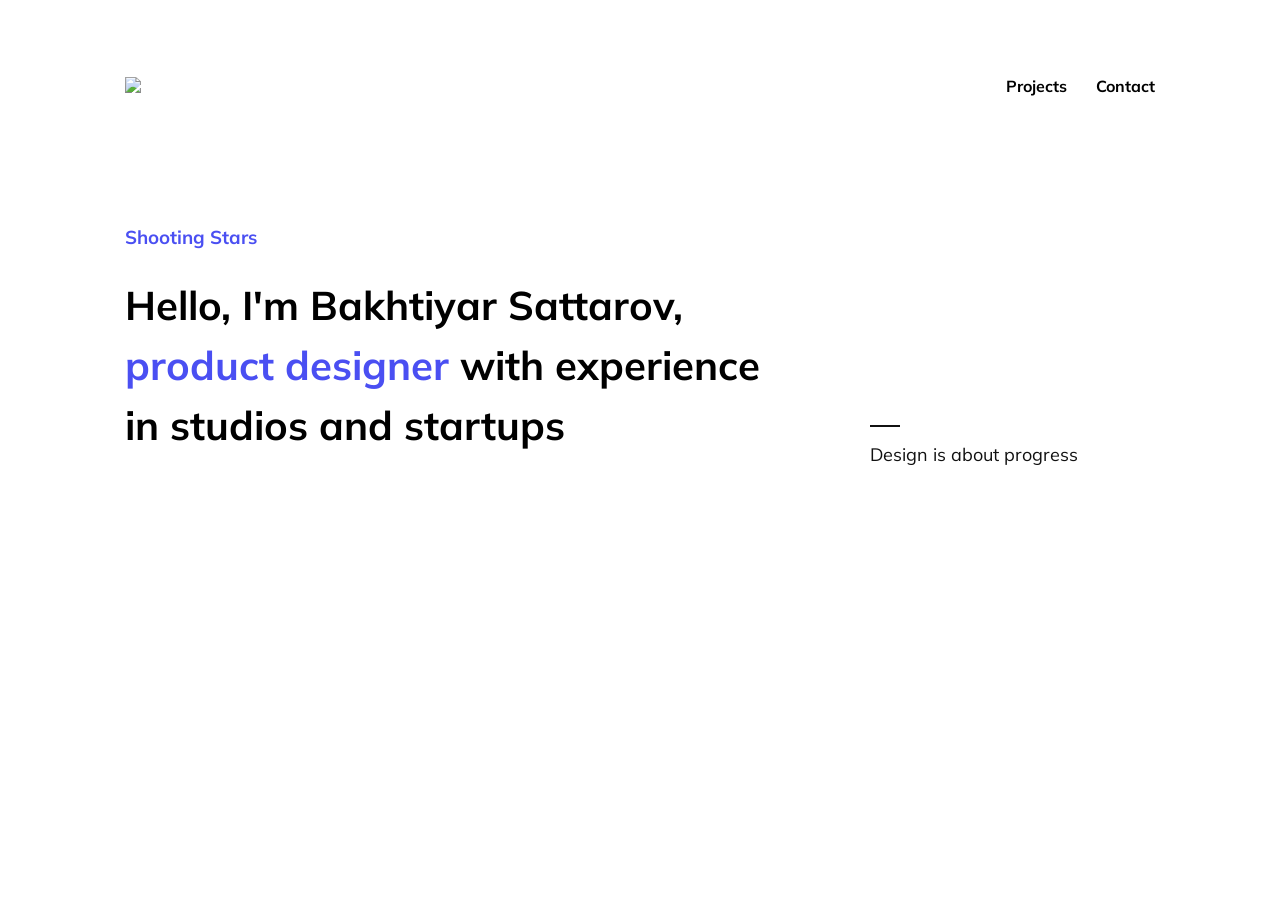
==== index.html @ 66aad96d "reverted changes" ====
<!DOCTYPE html>
<html lang="en">
<head>
    <meta charset="UTF-8">
    <meta name="viewport" content="width=device-width, initial-scale=1.0">
    <title>Document</title>
    <link rel="stylesheet" href="styles/normalize.css">
    <link rel="stylesheet" href="styles/style.css"> <!--MAKE SURE TO LINK THE .CSS FILE AND NOT THE .SCSS FILE-->

    <!--mullish font-->
    <link rel="preconnect" href="https://fonts.googleapis.com">
    <link rel="preconnect" href="https://fonts.gstatic.com" crossorigin>
    <link href="https://fonts.googleapis.com/css2?family=Inter:ital,opsz,wght@0,14..32,100..900;1,14..32,100..900&family=Mulish:ital,wght@0,200..1000;1,200..1000&family=Slackey&display=swap" rel="stylesheet">
</head>
<body>
    <header>
        <div class="header">
            <div class="headerLeft genesis"><img src="images/logo.svg"></div>
            <div class="headerRight">
                <nav>
                    <ul>
                        <li><a>Projects</a></li>
                        <li><a>Contact</a></li>
                    </ul>
                </nav>
            </div>
        </div>
    </header>

    <main>

        



        <div class="mainIntro">
            <div class="title">
                <h3> Shooting Stars</h3>
                <h1>Hello, I'm Bakhtiyar Sattarov, <span class="h1--color">product designer</span> with experience in studios and startups</h1>
            </div>

            <div class="quote"> 
                <div class="rectangle"></div>
                <p>Design is about progress</p> 
            
            </div>

        </div>
        


    </main>


</body>
</html>
---- styles/style.css ----
.header{display:-webkit-box;display:-ms-flexbox;display:flex;-webkit-box-pack:justify;-ms-flex-pack:justify;justify-content:space-between;-webkit-box-align:center;-ms-flex-align:center;align-items:center}ul{display:-webkit-box;display:-ms-flexbox;display:flex;gap:29px}li{list-style-type:none}body{height:100vh;padding-left:125px;padding-right:125px;padding-top:61px;padding-bottom:47px;-webkit-box-sizing:border-box;box-sizing:border-box}a{font-family:"Mulish",sans-serif;font-optical-sizing:auto;font-weight:bold;font-style:normal}main{margin-top:96px}.title{height:251px;width:635px}h3{color:#4A4FF2;font-family:"Mulish",sans-serif;font-optical-sizing:auto;font-weight:bold;font-style:normal}h1{font-family:"Mulish",sans-serif;font-optical-sizing:auto;font-weight:bold;font-style:normal;line-height:60px;height:191px;font-size:40px}.h1--color{color:#4A4FF2}.mainIntro{display:-webkit-box;display:-ms-flexbox;display:flex;-webkit-box-pack:justify;-ms-flex-pack:justify;justify-content:space-between}.quote{-ms-flex-item-align:end;align-self:flex-end;margin-right:73px;width:212px;height:34px;font-size:18px;font-family:"Mulish",sans-serif;font-optical-sizing:auto;font-weight:italic;font-style:normal;color:#111111}.rectangle{height:2px;width:30px;background-color:#111111}
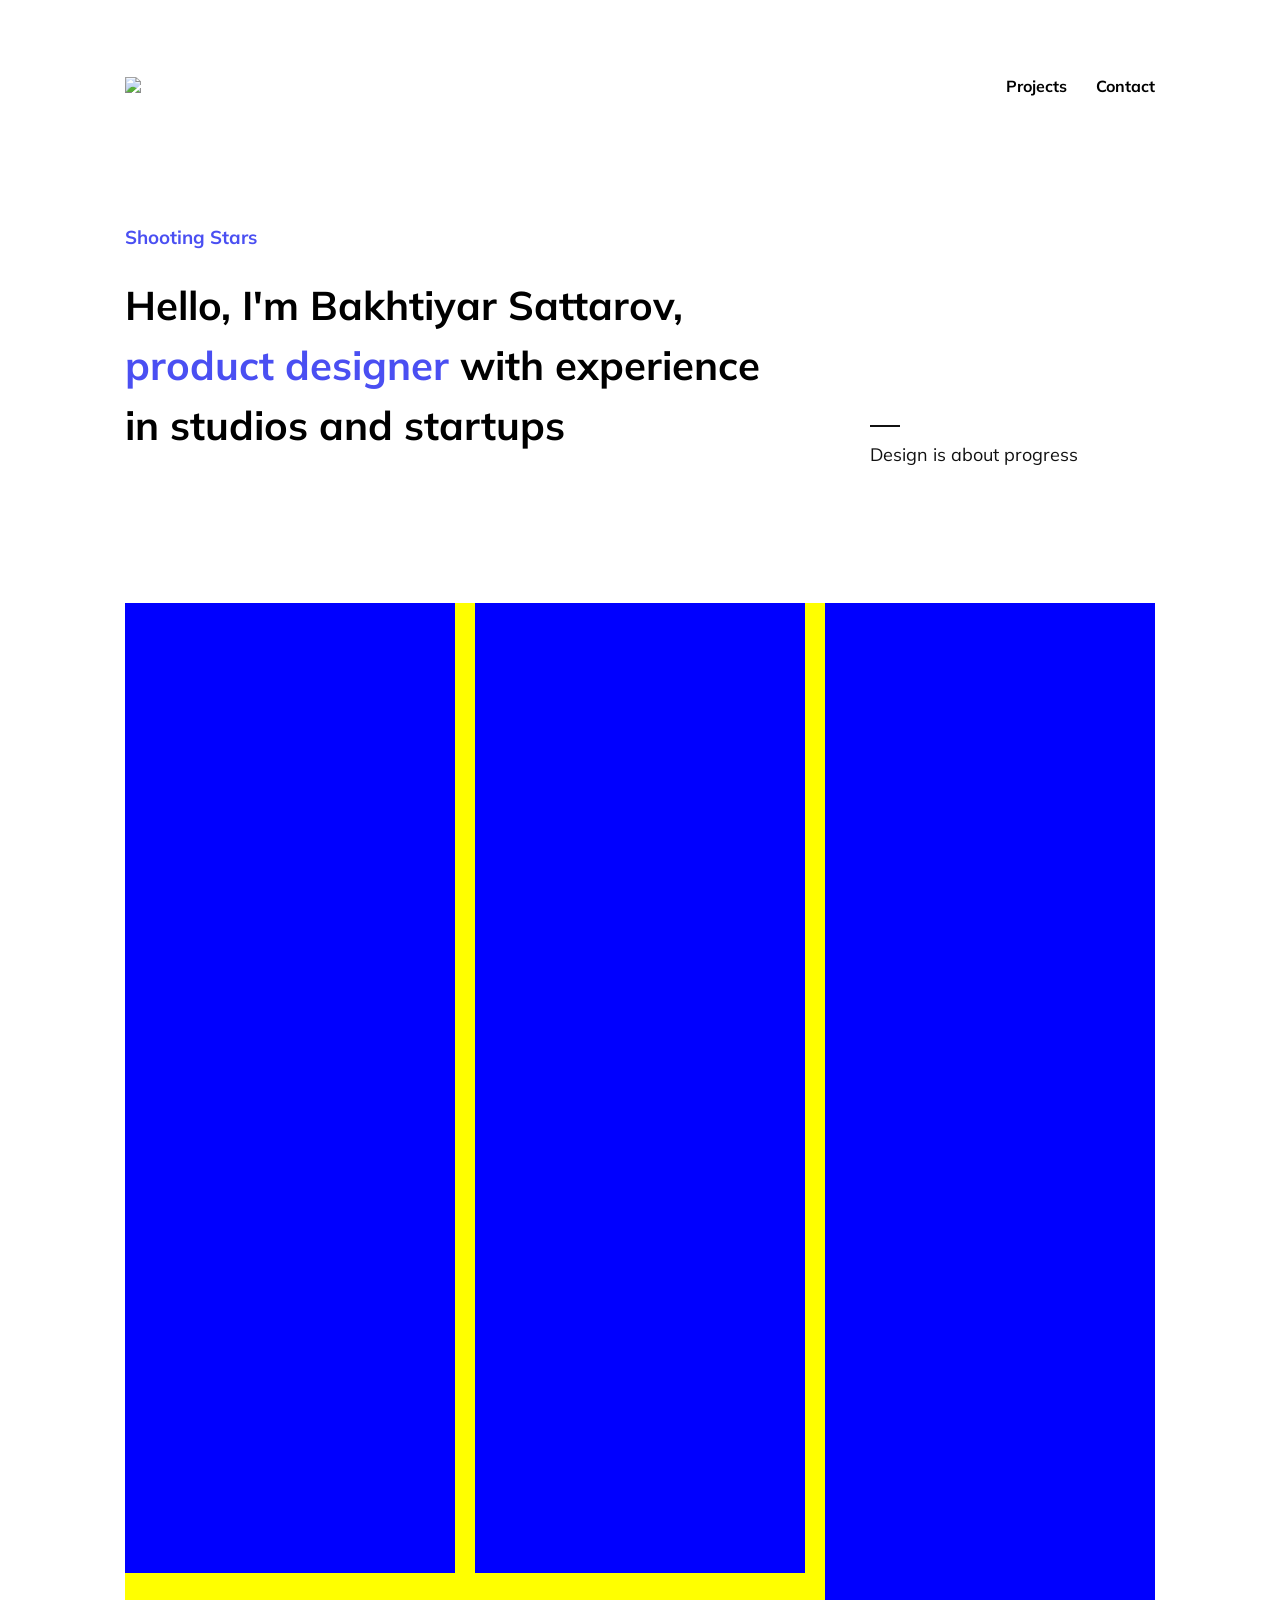
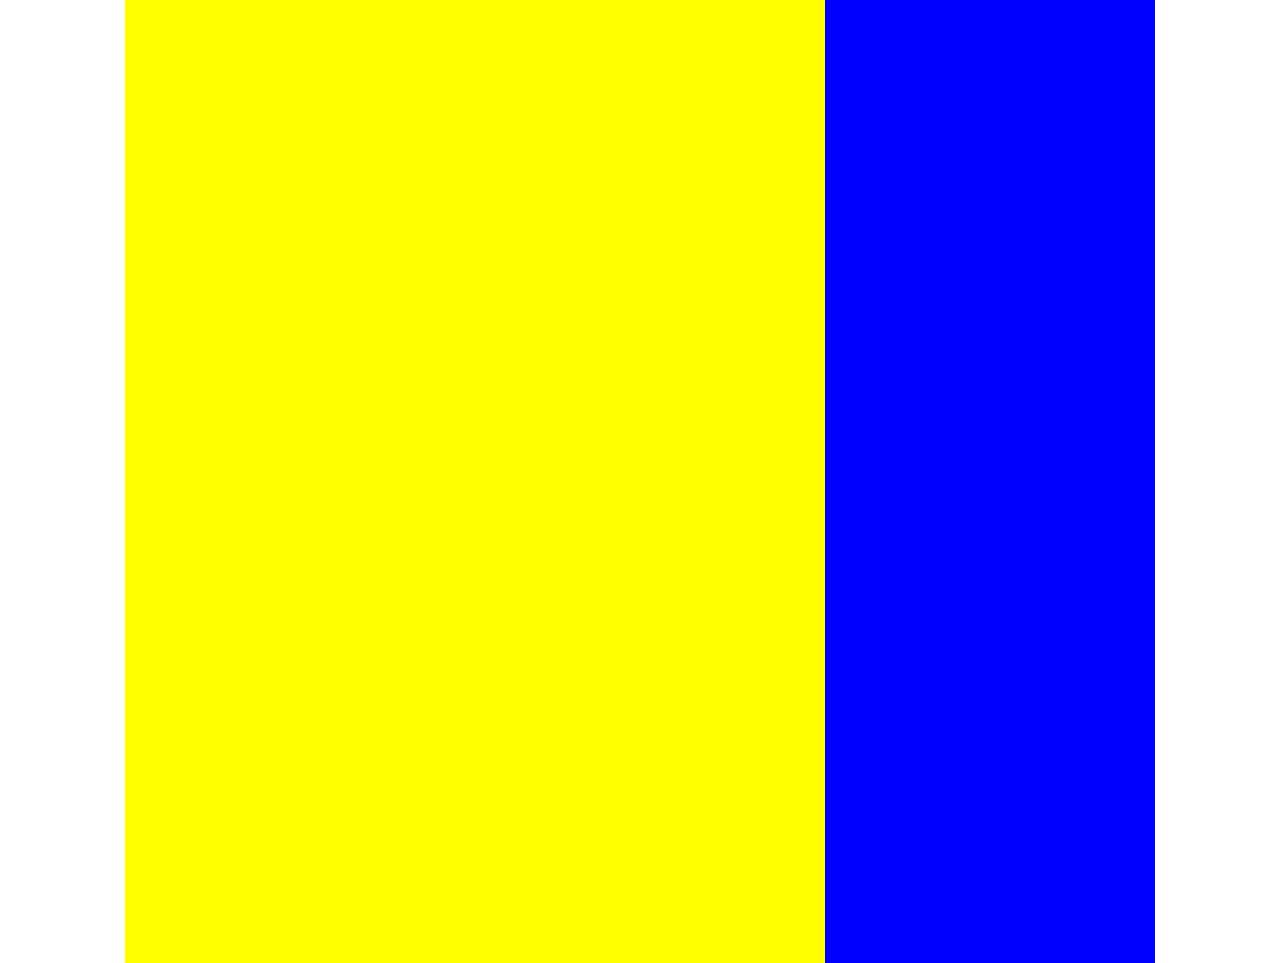
==== commit 1fc2fa5f: "starting to work on the gridbox" ====
--- a/index.html
+++ b/index.html
@@ -27,29 +27,32 @@
         </div>
     </header>
 
-    <main>
+    
+    <div class="intro">
+        <div class="title">
+            <h3> Shooting Stars</h3>
+            <h1>Hello, I'm Bakhtiyar Sattarov, <span class="blue">product designer</span> with experience in studios and startups</h1>
+        </div>
 
+        <div class="quote"> 
+            <div class="rectangle"></div>
+            <p>Design is about progress</p> 
         
+        </div>
 
+    </div>
 
+    <div class="gallery">
+        <div class="row1">
+            <div class="element r1e1"></div>
+            <div class="element r1e2"></div>
+            <div class="element r1e3"></div>
+        </div>
 
-        <div class="mainIntro">
-            <div class="title">
-                <h3> Shooting Stars</h3>
-                <h1>Hello, I'm Bakhtiyar Sattarov, <span class="h1--color">product designer</span> with experience in studios and startups</h1>
-            </div>
+    </div>
 
-            <div class="quote"> 
-                <div class="rectangle"></div>
-                <p>Design is about progress</p> 
-            
-            </div>
-
-        </div>
-        
-
-
-    </main>
+    
+    
 
 
 </body>
--- a/styles/style.css
+++ b/styles/style.css
@@ -1 +1 @@
-.header{display:-webkit-box;display:-ms-flexbox;display:flex;-webkit-box-pack:justify;-ms-flex-pack:justify;justify-content:space-between;-webkit-box-align:center;-ms-flex-align:center;align-items:center}ul{display:-webkit-box;display:-ms-flexbox;display:flex;gap:29px}li{list-style-type:none}body{height:100vh;padding-left:125px;padding-right:125px;padding-top:61px;padding-bottom:47px;-webkit-box-sizing:border-box;box-sizing:border-box}a{font-family:"Mulish",sans-serif;font-optical-sizing:auto;font-weight:bold;font-style:normal}main{margin-top:96px}.title{height:251px;width:635px}h3{color:#4A4FF2;font-family:"Mulish",sans-serif;font-optical-sizing:auto;font-weight:bold;font-style:normal}h1{font-family:"Mulish",sans-serif;font-optical-sizing:auto;font-weight:bold;font-style:normal;line-height:60px;height:191px;font-size:40px}.h1--color{color:#4A4FF2}.mainIntro{display:-webkit-box;display:-ms-flexbox;display:flex;-webkit-box-pack:justify;-ms-flex-pack:justify;justify-content:space-between}.quote{-ms-flex-item-align:end;align-self:flex-end;margin-right:73px;width:212px;height:34px;font-size:18px;font-family:"Mulish",sans-serif;font-optical-sizing:auto;font-weight:italic;font-style:normal;color:#111111}.rectangle{height:2px;width:30px;background-color:#111111}+.header{display:-webkit-box;display:-ms-flexbox;display:flex;-webkit-box-pack:justify;-ms-flex-pack:justify;justify-content:space-between;-webkit-box-align:center;-ms-flex-align:center;align-items:center}ul{display:-webkit-box;display:-ms-flexbox;display:flex;gap:29px}li{list-style-type:none}body{height:100vh;padding-left:125px;padding-right:125px;padding-top:61px;padding-bottom:47px;-webkit-box-sizing:border-box;box-sizing:border-box}a{font-family:"Mulish",sans-serif;font-optical-sizing:auto;font-weight:bold;font-style:normal}.intro{margin-top:96px;display:-webkit-box;display:-ms-flexbox;display:flex;-webkit-box-pack:justify;-ms-flex-pack:justify;justify-content:space-between}.title{height:251px;width:635px}h3{color:#4A4FF2;font-family:"Mulish",sans-serif;font-optical-sizing:auto;font-weight:bold;font-style:normal}h1{font-family:"Mulish",sans-serif;font-optical-sizing:auto;font-weight:bold;font-style:normal;line-height:60px;height:191px;font-size:40px}.blue{color:#4A4FF2}.quote{-ms-flex-item-align:end;align-self:flex-end;margin-right:73px;width:212px;height:34px;font-size:18px;font-family:"Mulish",sans-serif;font-optical-sizing:auto;font-weight:italic;font-style:normal;color:#111111}.rectangle{height:2px;width:30px;background-color:#111111}.gallery{display:-ms-grid;display:grid;background-color:yellow;height:1960px;margin-top:144px;grid-gap:20px}.row1{display:-ms-grid;display:grid;grid-gap:20px;-ms-grid-columns:1fr 20px 1fr 20px 1fr;grid-template-columns:1fr 1fr 1fr}.element{background-color:blue}.r1e3{-ms-grid-row:1;-ms-grid-row-span:2;grid-row:1/3;-ms-grid-column:3;-ms-grid-column-span:1;grid-column:3/4}
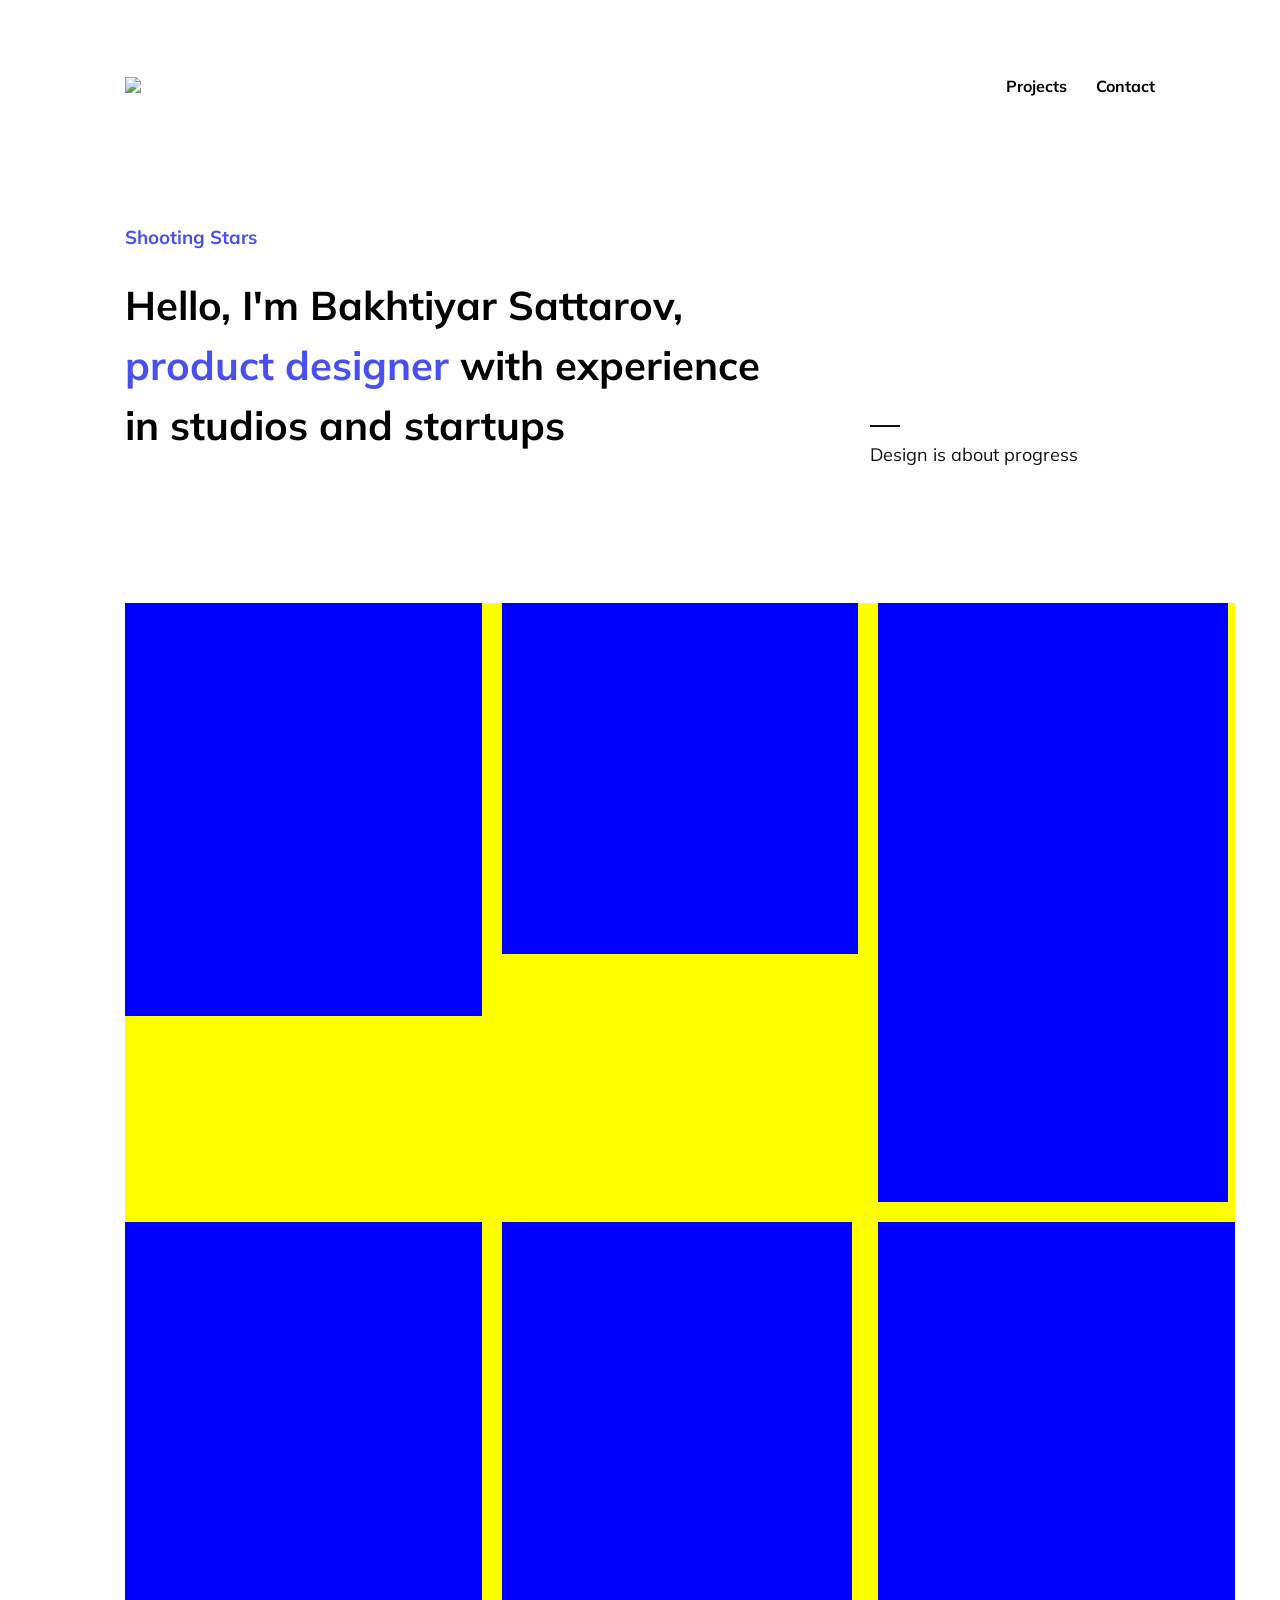
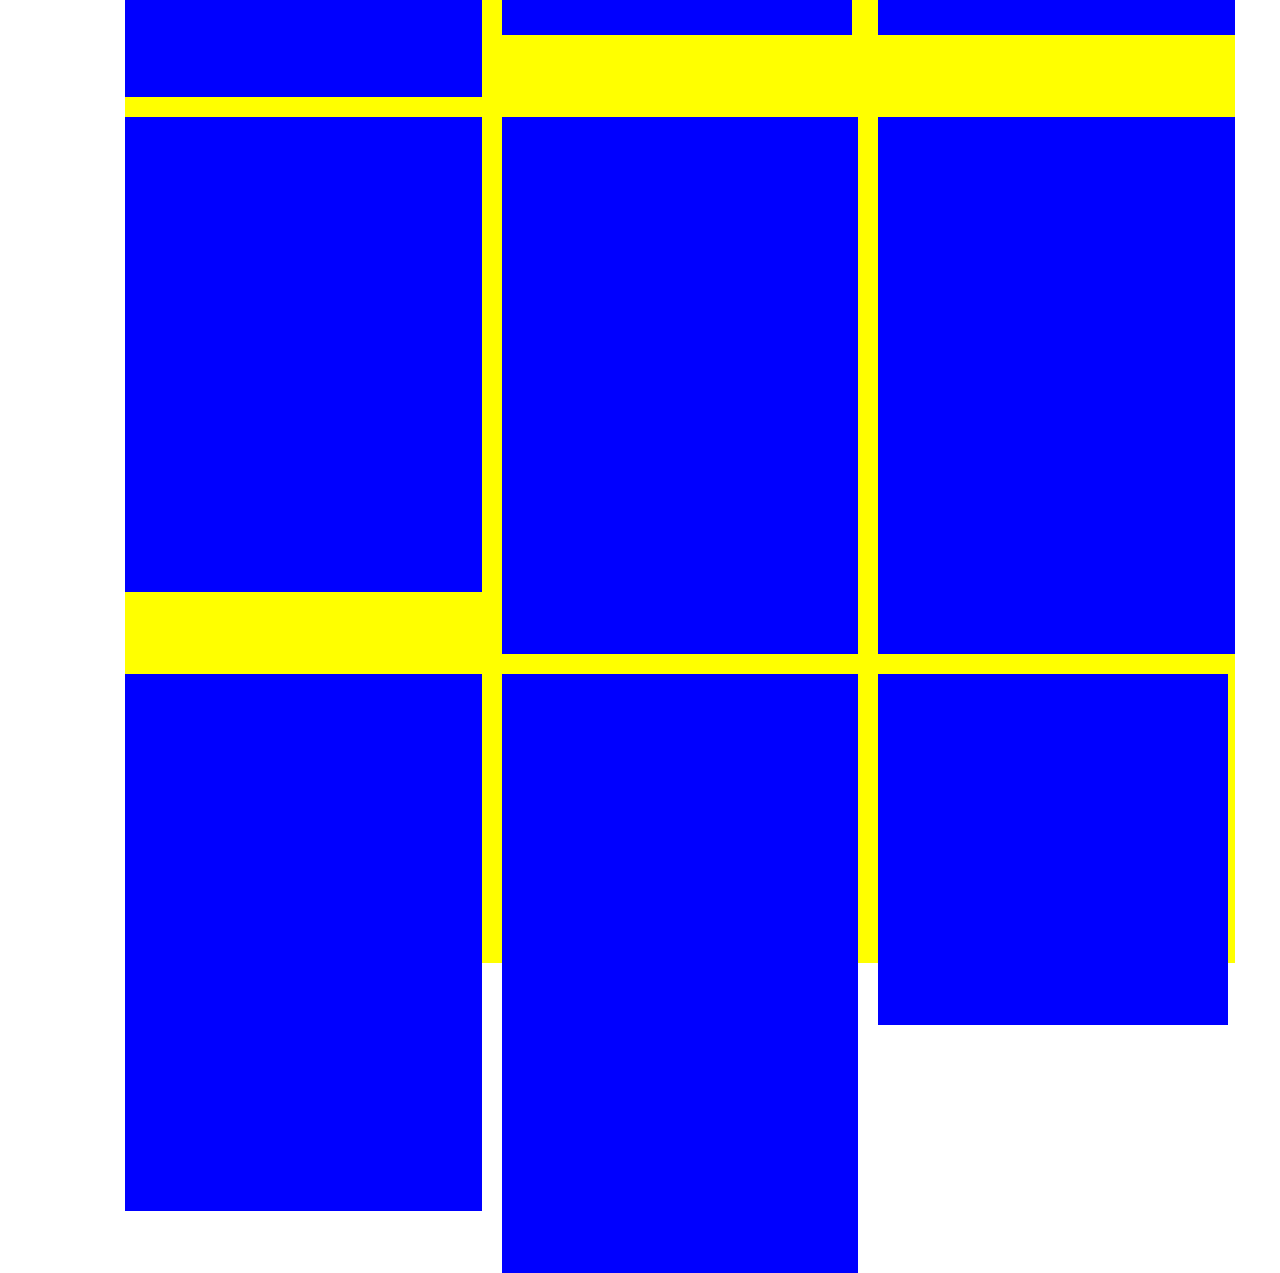
==== commit 0c69a1df: "backing up  before i try something" ====
--- a/index.html
+++ b/index.html
@@ -43,11 +43,20 @@
     </div>
 
     <div class="gallery">
-        <div class="row1">
-            <div class="element r1e1"></div>
-            <div class="element r1e2"></div>
-            <div class="element r1e3"></div>
-        </div>
+        
+        <div class="element e1"></div>
+        <div class="element e2"></div>
+        <div class="element e3"></div>
+        <div class="element e4"></div>
+        <div class="element e5"></div>
+        <div class="element e6"></div>
+        <div class="element e7"></div>
+        <div class="element e8"></div>
+        <div class="element e9"></div>
+        <div class="element e10"></div>
+        <div class="element e11"></div>
+        <div class="element e12"></div>
+        
 
     </div>
 
--- a/styles/style.css
+++ b/styles/style.css
@@ -1 +1 @@
-.header{display:-webkit-box;display:-ms-flexbox;display:flex;-webkit-box-pack:justify;-ms-flex-pack:justify;justify-content:space-between;-webkit-box-align:center;-ms-flex-align:center;align-items:center}ul{display:-webkit-box;display:-ms-flexbox;display:flex;gap:29px}li{list-style-type:none}body{height:100vh;padding-left:125px;padding-right:125px;padding-top:61px;padding-bottom:47px;-webkit-box-sizing:border-box;box-sizing:border-box}a{font-family:"Mulish",sans-serif;font-optical-sizing:auto;font-weight:bold;font-style:normal}.intro{margin-top:96px;display:-webkit-box;display:-ms-flexbox;display:flex;-webkit-box-pack:justify;-ms-flex-pack:justify;justify-content:space-between}.title{height:251px;width:635px}h3{color:#4A4FF2;font-family:"Mulish",sans-serif;font-optical-sizing:auto;font-weight:bold;font-style:normal}h1{font-family:"Mulish",sans-serif;font-optical-sizing:auto;font-weight:bold;font-style:normal;line-height:60px;height:191px;font-size:40px}.blue{color:#4A4FF2}.quote{-ms-flex-item-align:end;align-self:flex-end;margin-right:73px;width:212px;height:34px;font-size:18px;font-family:"Mulish",sans-serif;font-optical-sizing:auto;font-weight:italic;font-style:normal;color:#111111}.rectangle{height:2px;width:30px;background-color:#111111}.gallery{display:-ms-grid;display:grid;background-color:yellow;height:1960px;margin-top:144px;grid-gap:20px}.row1{display:-ms-grid;display:grid;grid-gap:20px;-ms-grid-columns:1fr 20px 1fr 20px 1fr;grid-template-columns:1fr 1fr 1fr}.element{background-color:blue}.r1e3{-ms-grid-row:1;-ms-grid-row-span:2;grid-row:1/3;-ms-grid-column:3;-ms-grid-column-span:1;grid-column:3/4}+.header{display:-webkit-box;display:-ms-flexbox;display:flex;-webkit-box-pack:justify;-ms-flex-pack:justify;justify-content:space-between;-webkit-box-align:center;-ms-flex-align:center;align-items:center}ul{display:-webkit-box;display:-ms-flexbox;display:flex;gap:29px}li{list-style-type:none}body{height:100vh;padding-left:125px;padding-right:125px;padding-top:61px;padding-bottom:47px;-webkit-box-sizing:border-box;box-sizing:border-box}a{font-family:"Mulish",sans-serif;font-optical-sizing:auto;font-weight:bold;font-style:normal}.intro{margin-top:96px;display:-webkit-box;display:-ms-flexbox;display:flex;-webkit-box-pack:justify;-ms-flex-pack:justify;justify-content:space-between}.title{height:251px;width:635px}h3{color:#4A4FF2;font-family:"Mulish",sans-serif;font-optical-sizing:auto;font-weight:bold;font-style:normal}h1{font-family:"Mulish",sans-serif;font-optical-sizing:auto;font-weight:bold;font-style:normal;line-height:60px;height:191px;font-size:40px}.blue{color:#4A4FF2}.quote{-ms-flex-item-align:end;align-self:flex-end;margin-right:73px;width:212px;height:34px;font-size:18px;font-family:"Mulish",sans-serif;font-optical-sizing:auto;font-weight:italic;font-style:normal;color:#111111}.rectangle{height:2px;width:30px;background-color:#111111}.gallery{display:-ms-grid;display:grid;background-color:yellow;height:1960px;margin-top:144px;grid-gap:20px;-ms-grid-rows:1fr 20px 1fr 20px 1fr 20px 1fr;grid-template-rows:1fr 1fr 1fr 1fr;-ms-grid-columns:1fr 20px 1fr 20px 1fr;grid-template-columns:1fr 1fr 1fr;width:1110px}.gallery>:first-child{-ms-grid-row:1;-ms-grid-column:1}.gallery>:nth-child(2){-ms-grid-row:1;-ms-grid-column:3}.gallery>:nth-child(3){-ms-grid-row:1;-ms-grid-column:5}.gallery>:nth-child(4){-ms-grid-row:3;-ms-grid-column:1}.gallery>:nth-child(5){-ms-grid-row:3;-ms-grid-column:3}.gallery>:nth-child(6){-ms-grid-row:3;-ms-grid-column:5}.gallery>:nth-child(7){-ms-grid-row:5;-ms-grid-column:1}.gallery>:nth-child(8){-ms-grid-row:5;-ms-grid-column:3}.gallery>:nth-child(9){-ms-grid-row:5;-ms-grid-column:5}.gallery>:nth-child(10){-ms-grid-row:7;-ms-grid-column:1}.gallery>:nth-child(11){-ms-grid-row:7;-ms-grid-column:3}.gallery>:nth-child(12){-ms-grid-row:7;-ms-grid-column:5}.element{background-color:blue}.e1{width:357px;height:413px}.e2{width:356px;height:351px}.e3{width:350px;height:599px}.e4{height:475px;width:357px}.e5{width:350px;height:413px}.e6{width:357px;height:413px}.e7{width:357px;height:475px}.e8{width:356px;height:537px}.e9{width:357px;height:537px}.e10{width:357px;height:537px}.e11{width:356px;height:599px}.e12{width:350px;height:351px}
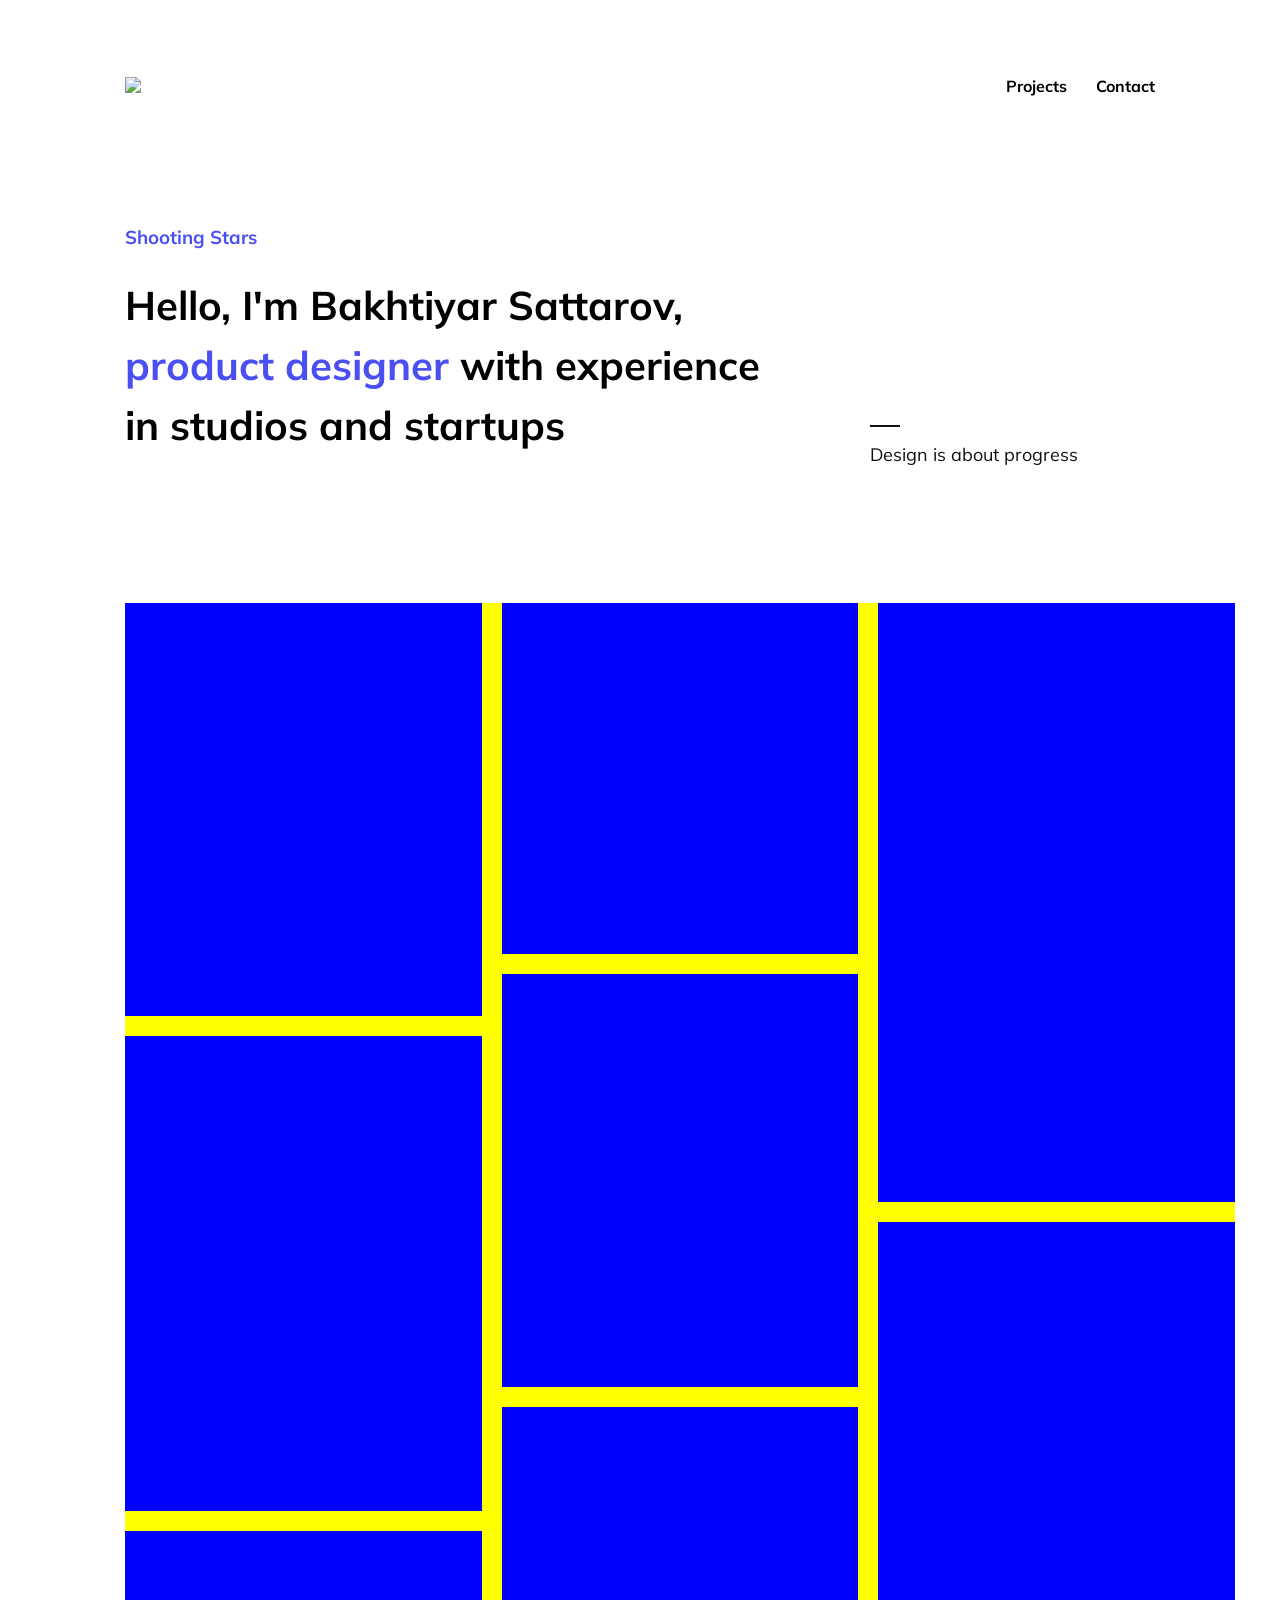
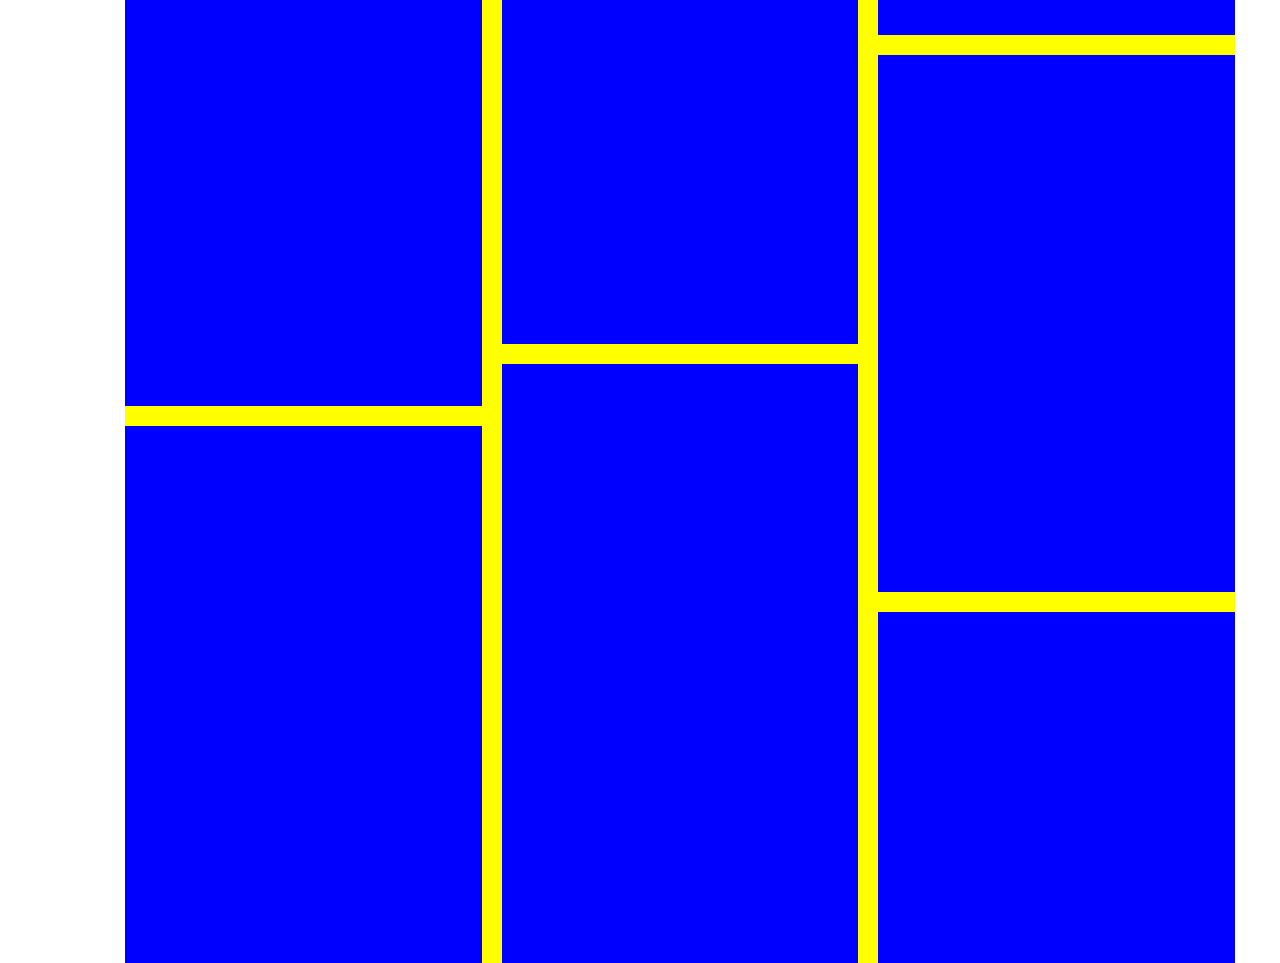
==== commit 96f2f77b: "finished gridbox skeleton" ====
--- a/index.html
+++ b/index.html
@@ -43,21 +43,29 @@
     </div>
 
     <div class="gallery">
+
+        <div class="gallery__column">
+            <div class="element e1"></div>
+            <div class="element e4"></div>
+            <div class="element e7"></div>
+            <div class="element e10"></div>
+
+        </div>
+
+        <div class="gallery__column">
+            <div class="element e2"></div>
+            <div class="element e5"></div>
+            <div class="element e8"></div>
+            <div class="element e11"></div>
+        </div>
+
+        <div class="gallery__column">
+            <div class="element e3"></div>
+            <div class="element e6"></div>
+            <div class="element e9"></div>
+            <div class="element e12"></div>
+        </div>
         
-        <div class="element e1"></div>
-        <div class="element e2"></div>
-        <div class="element e3"></div>
-        <div class="element e4"></div>
-        <div class="element e5"></div>
-        <div class="element e6"></div>
-        <div class="element e7"></div>
-        <div class="element e8"></div>
-        <div class="element e9"></div>
-        <div class="element e10"></div>
-        <div class="element e11"></div>
-        <div class="element e12"></div>
-        
-
     </div>
 
     
--- a/styles/style.css
+++ b/styles/style.css
@@ -1 +1 @@
-.header{display:-webkit-box;display:-ms-flexbox;display:flex;-webkit-box-pack:justify;-ms-flex-pack:justify;justify-content:space-between;-webkit-box-align:center;-ms-flex-align:center;align-items:center}ul{display:-webkit-box;display:-ms-flexbox;display:flex;gap:29px}li{list-style-type:none}body{height:100vh;padding-left:125px;padding-right:125px;padding-top:61px;padding-bottom:47px;-webkit-box-sizing:border-box;box-sizing:border-box}a{font-family:"Mulish",sans-serif;font-optical-sizing:auto;font-weight:bold;font-style:normal}.intro{margin-top:96px;display:-webkit-box;display:-ms-flexbox;display:flex;-webkit-box-pack:justify;-ms-flex-pack:justify;justify-content:space-between}.title{height:251px;width:635px}h3{color:#4A4FF2;font-family:"Mulish",sans-serif;font-optical-sizing:auto;font-weight:bold;font-style:normal}h1{font-family:"Mulish",sans-serif;font-optical-sizing:auto;font-weight:bold;font-style:normal;line-height:60px;height:191px;font-size:40px}.blue{color:#4A4FF2}.quote{-ms-flex-item-align:end;align-self:flex-end;margin-right:73px;width:212px;height:34px;font-size:18px;font-family:"Mulish",sans-serif;font-optical-sizing:auto;font-weight:italic;font-style:normal;color:#111111}.rectangle{height:2px;width:30px;background-color:#111111}.gallery{display:-ms-grid;display:grid;background-color:yellow;height:1960px;margin-top:144px;grid-gap:20px;-ms-grid-rows:1fr 20px 1fr 20px 1fr 20px 1fr;grid-template-rows:1fr 1fr 1fr 1fr;-ms-grid-columns:1fr 20px 1fr 20px 1fr;grid-template-columns:1fr 1fr 1fr;width:1110px}.gallery>:first-child{-ms-grid-row:1;-ms-grid-column:1}.gallery>:nth-child(2){-ms-grid-row:1;-ms-grid-column:3}.gallery>:nth-child(3){-ms-grid-row:1;-ms-grid-column:5}.gallery>:nth-child(4){-ms-grid-row:3;-ms-grid-column:1}.gallery>:nth-child(5){-ms-grid-row:3;-ms-grid-column:3}.gallery>:nth-child(6){-ms-grid-row:3;-ms-grid-column:5}.gallery>:nth-child(7){-ms-grid-row:5;-ms-grid-column:1}.gallery>:nth-child(8){-ms-grid-row:5;-ms-grid-column:3}.gallery>:nth-child(9){-ms-grid-row:5;-ms-grid-column:5}.gallery>:nth-child(10){-ms-grid-row:7;-ms-grid-column:1}.gallery>:nth-child(11){-ms-grid-row:7;-ms-grid-column:3}.gallery>:nth-child(12){-ms-grid-row:7;-ms-grid-column:5}.element{background-color:blue}.e1{width:357px;height:413px}.e2{width:356px;height:351px}.e3{width:350px;height:599px}.e4{height:475px;width:357px}.e5{width:350px;height:413px}.e6{width:357px;height:413px}.e7{width:357px;height:475px}.e8{width:356px;height:537px}.e9{width:357px;height:537px}.e10{width:357px;height:537px}.e11{width:356px;height:599px}.e12{width:350px;height:351px}+.header{display:-webkit-box;display:-ms-flexbox;display:flex;-webkit-box-pack:justify;-ms-flex-pack:justify;justify-content:space-between;-webkit-box-align:center;-ms-flex-align:center;align-items:center}ul{display:-webkit-box;display:-ms-flexbox;display:flex;gap:29px}li{list-style-type:none}body{height:100vh;padding-left:125px;padding-right:125px;padding-top:61px;padding-bottom:47px;-webkit-box-sizing:border-box;box-sizing:border-box}a{font-family:"Mulish",sans-serif;font-optical-sizing:auto;font-weight:bold;font-style:normal}.intro{margin-top:96px;display:-webkit-box;display:-ms-flexbox;display:flex;-webkit-box-pack:justify;-ms-flex-pack:justify;justify-content:space-between}.title{height:251px;width:635px}h3{color:#4A4FF2;font-family:"Mulish",sans-serif;font-optical-sizing:auto;font-weight:bold;font-style:normal}h1{font-family:"Mulish",sans-serif;font-optical-sizing:auto;font-weight:bold;font-style:normal;line-height:60px;height:191px;font-size:40px}.blue{color:#4A4FF2}.quote{-ms-flex-item-align:end;align-self:flex-end;margin-right:73px;width:212px;height:34px;font-size:18px;font-family:"Mulish",sans-serif;font-optical-sizing:auto;font-weight:italic;font-style:normal;color:#111111}.rectangle{height:2px;width:30px;background-color:#111111}.gallery{display:-ms-grid;display:grid;background-color:yellow;margin-top:144px;grid-gap:20px;-ms-grid-columns:1fr 20px 1fr 20px 1fr;grid-template-columns:1fr 1fr 1fr;width:1110px}.gallery__column{display:-webkit-box;display:-ms-flexbox;display:flex;-webkit-box-orient:vertical;-webkit-box-direction:normal;-ms-flex-direction:column;flex-direction:column;gap:20px}.element{background-color:blue}.e1{height:413px}.e2{height:351px}.e3{height:599px}.e4{height:475px}.e5{height:413px}.e6{height:413px}.e7{height:475px}.e8{height:537px}.e9{height:537px}.e10{height:537px}.e11{height:599px}.e12{height:351px}
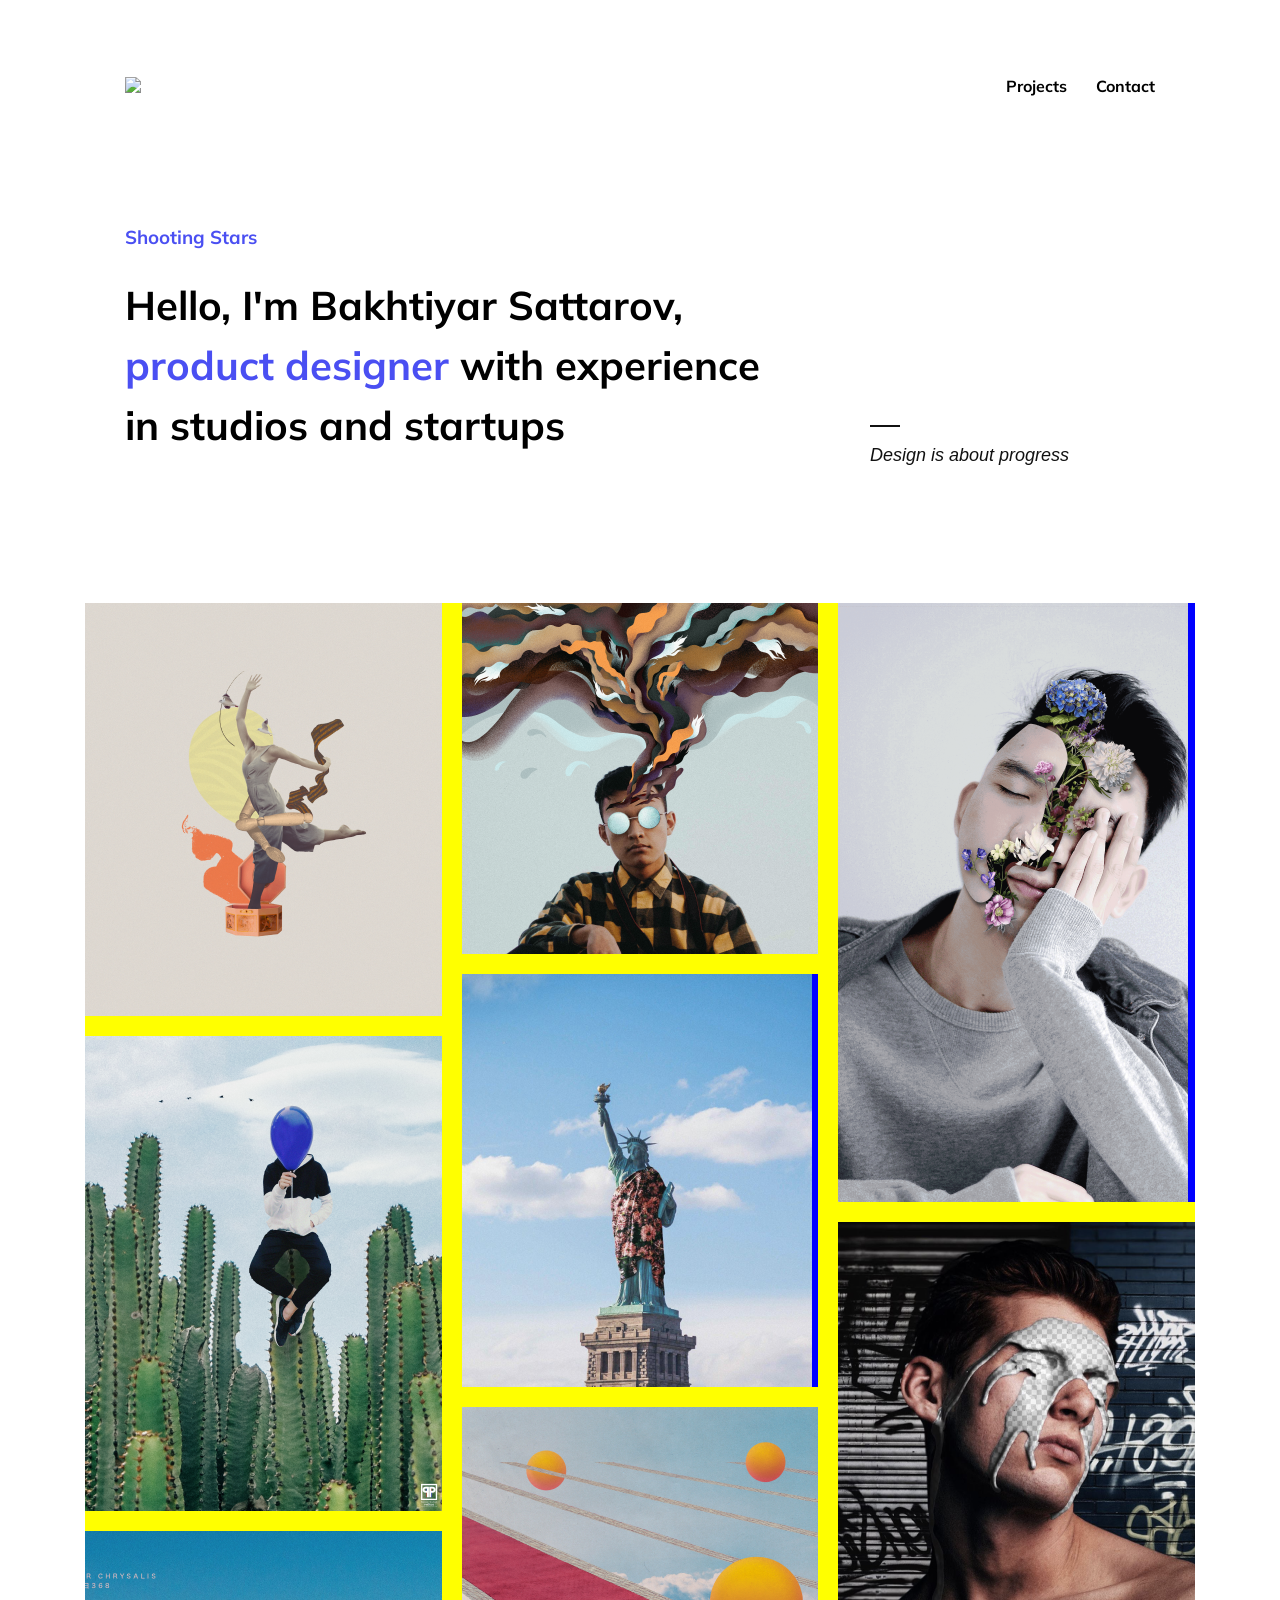
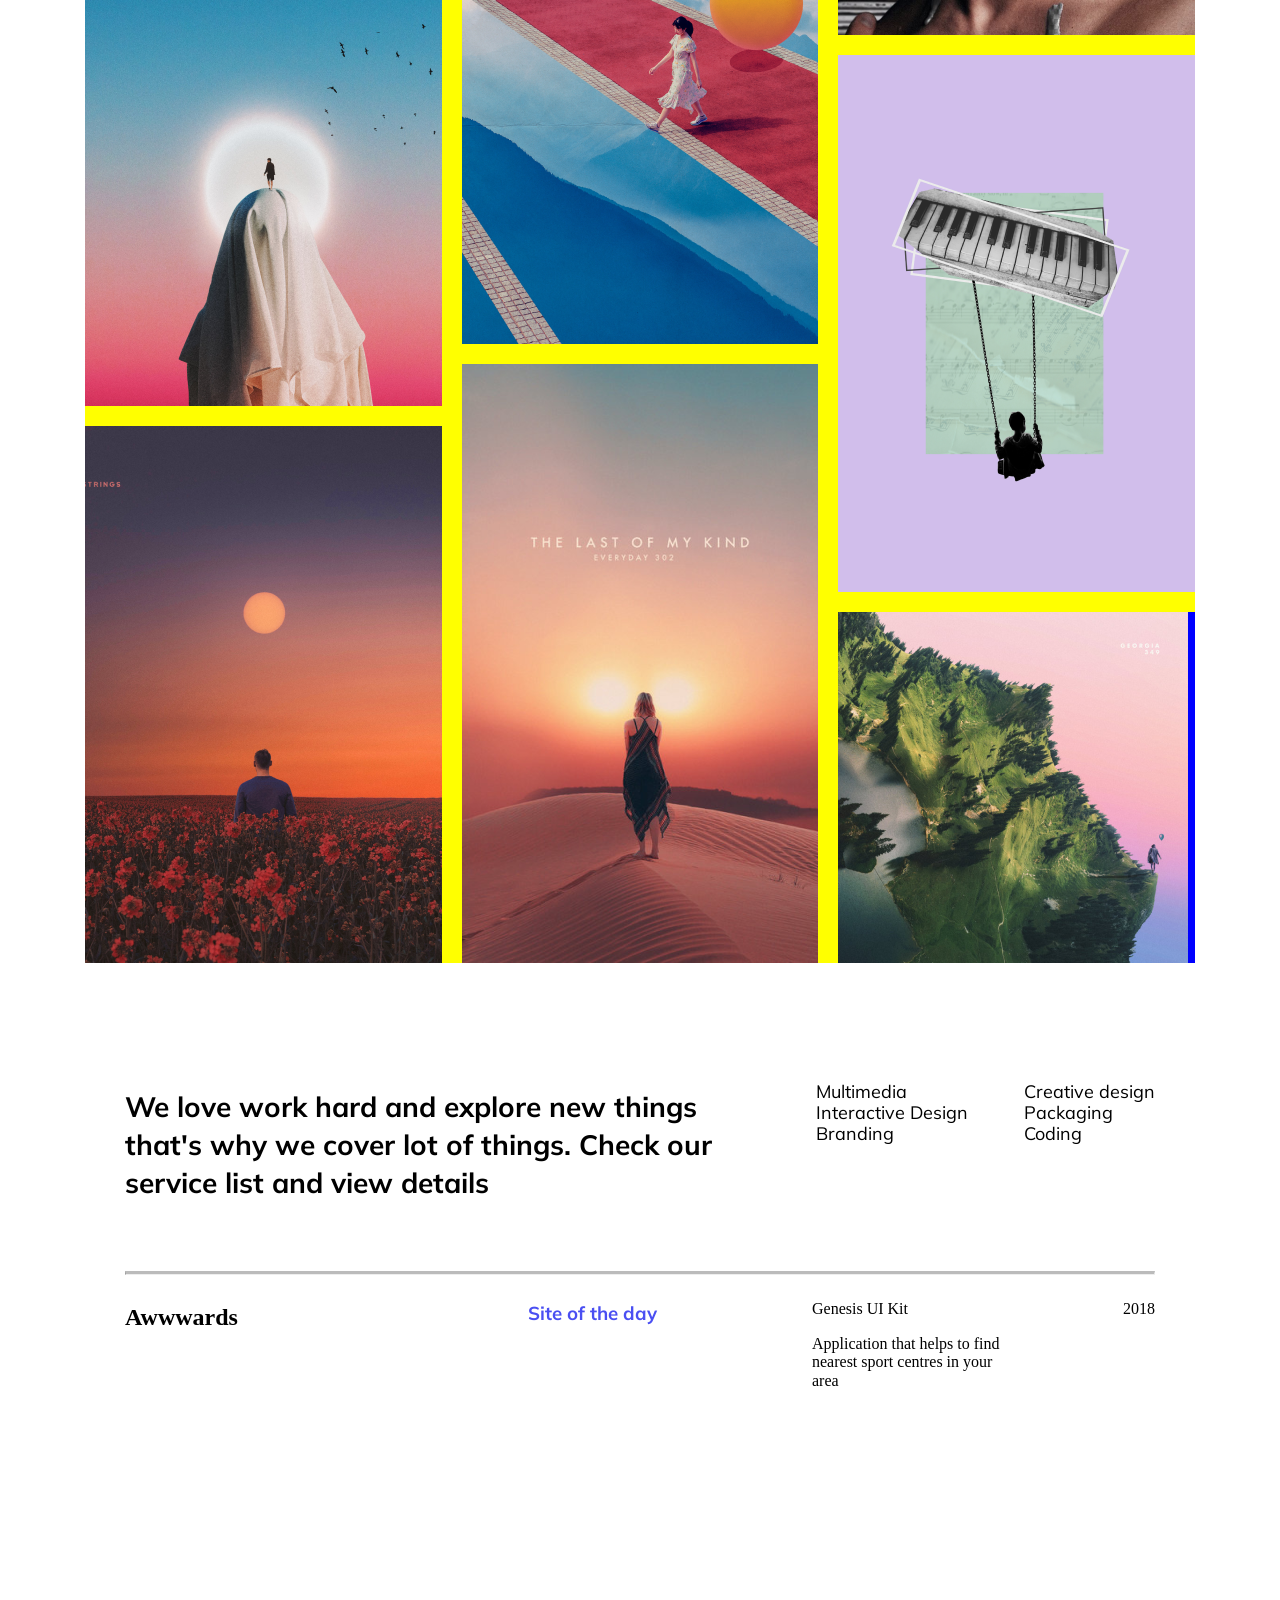
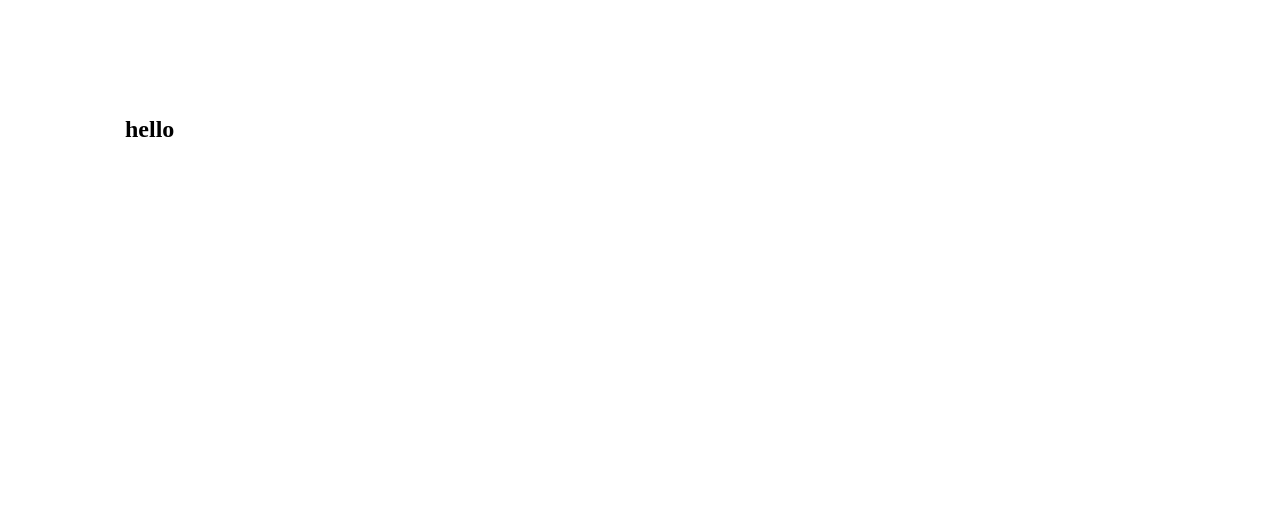
==== commit 94c3d34f: "backup" ====
--- a/index.html
+++ b/index.html
@@ -18,7 +18,7 @@
             <div class="headerLeft genesis"><img src="images/logo.svg"></div>
             <div class="headerRight">
                 <nav>
-                    <ul>
+                    <ul class="nav__ul">
                         <li><a>Projects</a></li>
                         <li><a>Contact</a></li>
                     </ul>
@@ -41,35 +41,76 @@
         </div>
 
     </div>
+    <div class="center">
+        <div class="gallery">
 
-    <div class="gallery">
+            <div class="gallery__column">
+                <div class="element e1"><img src="images/gallery/1.png" alt="modern art"></div>
+                <div class="element e4"><img src="images/gallery/4.png" alt="guy sitting on cactus and covering face with balloon"></div>
+                <div class="element e7"><img src="images/gallery/7.png" alt="no idea what I'm looking at"></div>
+                <div class="element e10"><img src="images/gallery/10.png" alt="man standing in a field of roses and looking at the sunset"></div>
 
-        <div class="gallery__column">
-            <div class="element e1"></div>
-            <div class="element e4"></div>
-            <div class="element e7"></div>
-            <div class="element e10"></div>
+            </div>
 
+            <div class="gallery__column">
+                <div class="element e2"><img src="images/gallery/2.png" alt="colors flowing from the head of a sitting guy"></div>
+                <div class="element e5"><img src="images/gallery/5.png" alt="statue of liberty wearing a rose patterned dress "></div>
+                <div class="element e8"><img src="images/gallery/8.png" alt="Woman walking on carpet among suns in the sky"></div>
+                <div class="element e11"><img src="images/gallery/11.png" alt="Woman walking in the desert"></div>
+            </div>
+
+            <div class="gallery__column">
+                <div class="element e3"><img src="images/gallery/3.png" alt="guy with flowers growing out of a crack in the middle of his face"></div>
+                <div class="element e6"><img src="images/gallery/6.png" alt="stock image checkered background pattern on guy's face in liquid format"></div>
+                <div class="element e9"><img src="images/gallery/9.png" alt="kid sitting on a piano swing"></div>
+                <div class="element e12"><img src="images/gallery/12.png" alt="something that looks like nature"></div>
+            </div>
+            
         </div>
 
-        <div class="gallery__column">
-            <div class="element e2"></div>
-            <div class="element e5"></div>
-            <div class="element e8"></div>
-            <div class="element e11"></div>
+    </div>
+    
+    <div class="center">
+        <div class="group">
+            <h2 class="group__h2">We love work hard and explore new things that's why we cover lot of things. Check our service list and view details</h2>
+            <ul class="group__ul">
+                <li>Multimedia</li>
+                <li>Interactive Design</li>
+                <li>Branding</li>
+            </ul>
+            <ul class="group__ul">
+                <li>Creative design</li>
+                <li>Packaging</li>
+                <li>Coding</li>
+            </ul>
+        </div>
+    </div>
+
+
+    <div><hr class="solid"></div> <!--it doesn't appear when i put it within awards so i just placed it outside and set awards margin top to 1-->
+    <div class="center">
+        <div class="awards">
+            <div class="awards__top">
+                <div class="awards__top__left">
+                    <h2>Awwwards</h2>
+                </div>
+                <div class="awards__top__right">
+                    <h3>Site of the day</h3>
+                    <div class="awards__text">
+                        <p>Genesis UI Kit</p>
+                        <p>Application that helps to find nearest sport centres in your area</p>
+                    </div>
+                    <p class="awards__date">2018</p>
+                </div>
+    
+            </div>
+
+            <div class="awards__bottom">
+                <h2>hello</h2>
+            </div>
         </div>
 
-        <div class="gallery__column">
-            <div class="element e3"></div>
-            <div class="element e6"></div>
-            <div class="element e9"></div>
-            <div class="element e12"></div>
-        </div>
-        
     </div>
-
-    
-    
 
 
 </body>
--- a/styles/style.css
+++ b/styles/style.css
@@ -1 +1 @@
-.header{display:-webkit-box;display:-ms-flexbox;display:flex;-webkit-box-pack:justify;-ms-flex-pack:justify;justify-content:space-between;-webkit-box-align:center;-ms-flex-align:center;align-items:center}ul{display:-webkit-box;display:-ms-flexbox;display:flex;gap:29px}li{list-style-type:none}body{height:100vh;padding-left:125px;padding-right:125px;padding-top:61px;padding-bottom:47px;-webkit-box-sizing:border-box;box-sizing:border-box}a{font-family:"Mulish",sans-serif;font-optical-sizing:auto;font-weight:bold;font-style:normal}.intro{margin-top:96px;display:-webkit-box;display:-ms-flexbox;display:flex;-webkit-box-pack:justify;-ms-flex-pack:justify;justify-content:space-between}.title{height:251px;width:635px}h3{color:#4A4FF2;font-family:"Mulish",sans-serif;font-optical-sizing:auto;font-weight:bold;font-style:normal}h1{font-family:"Mulish",sans-serif;font-optical-sizing:auto;font-weight:bold;font-style:normal;line-height:60px;height:191px;font-size:40px}.blue{color:#4A4FF2}.quote{-ms-flex-item-align:end;align-self:flex-end;margin-right:73px;width:212px;height:34px;font-size:18px;font-family:"Mulish",sans-serif;font-optical-sizing:auto;font-weight:italic;font-style:normal;color:#111111}.rectangle{height:2px;width:30px;background-color:#111111}.gallery{display:-ms-grid;display:grid;background-color:yellow;margin-top:144px;grid-gap:20px;-ms-grid-columns:1fr 20px 1fr 20px 1fr;grid-template-columns:1fr 1fr 1fr;width:1110px}.gallery__column{display:-webkit-box;display:-ms-flexbox;display:flex;-webkit-box-orient:vertical;-webkit-box-direction:normal;-ms-flex-direction:column;flex-direction:column;gap:20px}.element{background-color:blue}.e1{height:413px}.e2{height:351px}.e3{height:599px}.e4{height:475px}.e5{height:413px}.e6{height:413px}.e7{height:475px}.e8{height:537px}.e9{height:537px}.e10{height:537px}.e11{height:599px}.e12{height:351px}+.header{display:-webkit-box;display:-ms-flexbox;display:flex;-webkit-box-pack:justify;-ms-flex-pack:justify;justify-content:space-between;-webkit-box-align:center;-ms-flex-align:center;align-items:center}.nav__ul{display:-webkit-box;display:-ms-flexbox;display:flex;gap:29px}li{list-style-type:none}body{height:100vh;padding-left:125px;padding-right:125px;padding-top:61px;padding-bottom:47px;-webkit-box-sizing:border-box;box-sizing:border-box}a{font-family:"Mulish",sans-serif;font-optical-sizing:auto;font-weight:bold;font-style:normal}.intro{margin-top:96px;display:-webkit-box;display:-ms-flexbox;display:flex;-webkit-box-pack:justify;-ms-flex-pack:justify;justify-content:space-between}.title{height:251px;width:635px}h3{color:#4A4FF2;font-family:"Mulish",sans-serif;font-optical-sizing:auto;font-weight:bold;font-style:normal}h1{font-family:"Mulish",sans-serif;font-optical-sizing:auto;font-weight:bold;font-style:normal;line-height:60px;height:191px;font-size:40px}.blue{color:#4A4FF2}.quote{-ms-flex-item-align:end;align-self:flex-end;margin-right:73px;width:212px;height:34px;font-size:18px;font-family:"Mulish",sans-serif;font-optical-sizing:auto;font-weight:normal;font-style:italic;color:#111111}.rectangle{height:2px;width:30px;background-color:#111111}.gallery{display:-ms-grid;display:grid;background-color:yellow;margin-top:144px;grid-gap:20px;-ms-grid-columns:1fr 20px 1fr 20px 1fr;grid-template-columns:1fr 1fr 1fr}.gallery__column{display:-webkit-box;display:-ms-flexbox;display:flex;-webkit-box-orient:vertical;-webkit-box-direction:normal;-ms-flex-direction:column;flex-direction:column;gap:20px}.element{background-color:blue}.e1{height:413px}.e2{height:351px}.e3{height:599px}.e4{height:475px}.e5{height:413px}.e6{height:413px}.e7{height:475px}.e8{height:537px}.e9{height:537px}.e10{height:537px}.e11{height:599px}.e12{height:351px}.center{display:-webkit-box;display:-ms-flexbox;display:flex;-webkit-box-pack:center;-ms-flex-pack:center;justify-content:center}.group{display:-webkit-box;display:-ms-flexbox;display:flex;-webkit-box-pack:justify;-ms-flex-pack:justify;justify-content:space-between;margin-top:101px;width:1079px;height:106px}.group__h2{font-family:"Mulish",sans-serif;font-optical-sizing:auto;font-weight:bold;font-style:normal;line-height:38px;font-size:28px;width:635px;height:106px}.group__ul{font-family:"Mulish",sans-serif;font-optical-sizing:auto;font-weight:normal;font-style:normal;font-size:18px}hr.solid{border-top:3px solid #bbb;margin-top:101px}.awards{display:-webkit-box;display:-ms-flexbox;display:flex;margin-top:1px;height:823px;width:1110px;-webkit-box-orient:vertical;-webkit-box-direction:normal;-ms-flex-direction:column;flex-direction:column}.awards__text{width:190px;height:110px;margin-left:155px}.awards__date{margin-left:121px}.awards__top{display:-webkit-box;display:-ms-flexbox;display:flex;height:50%;-webkit-box-pack:justify;-ms-flex-pack:justify;justify-content:space-between}.awards__top__right{display:-webkit-box;display:-ms-flexbox;display:flex;-webkit-box-pack:center;-ms-flex-pack:center;justify-content:center}.awards__bottom{display:-webkit-box;display:-ms-flexbox;display:flex;height:50%}
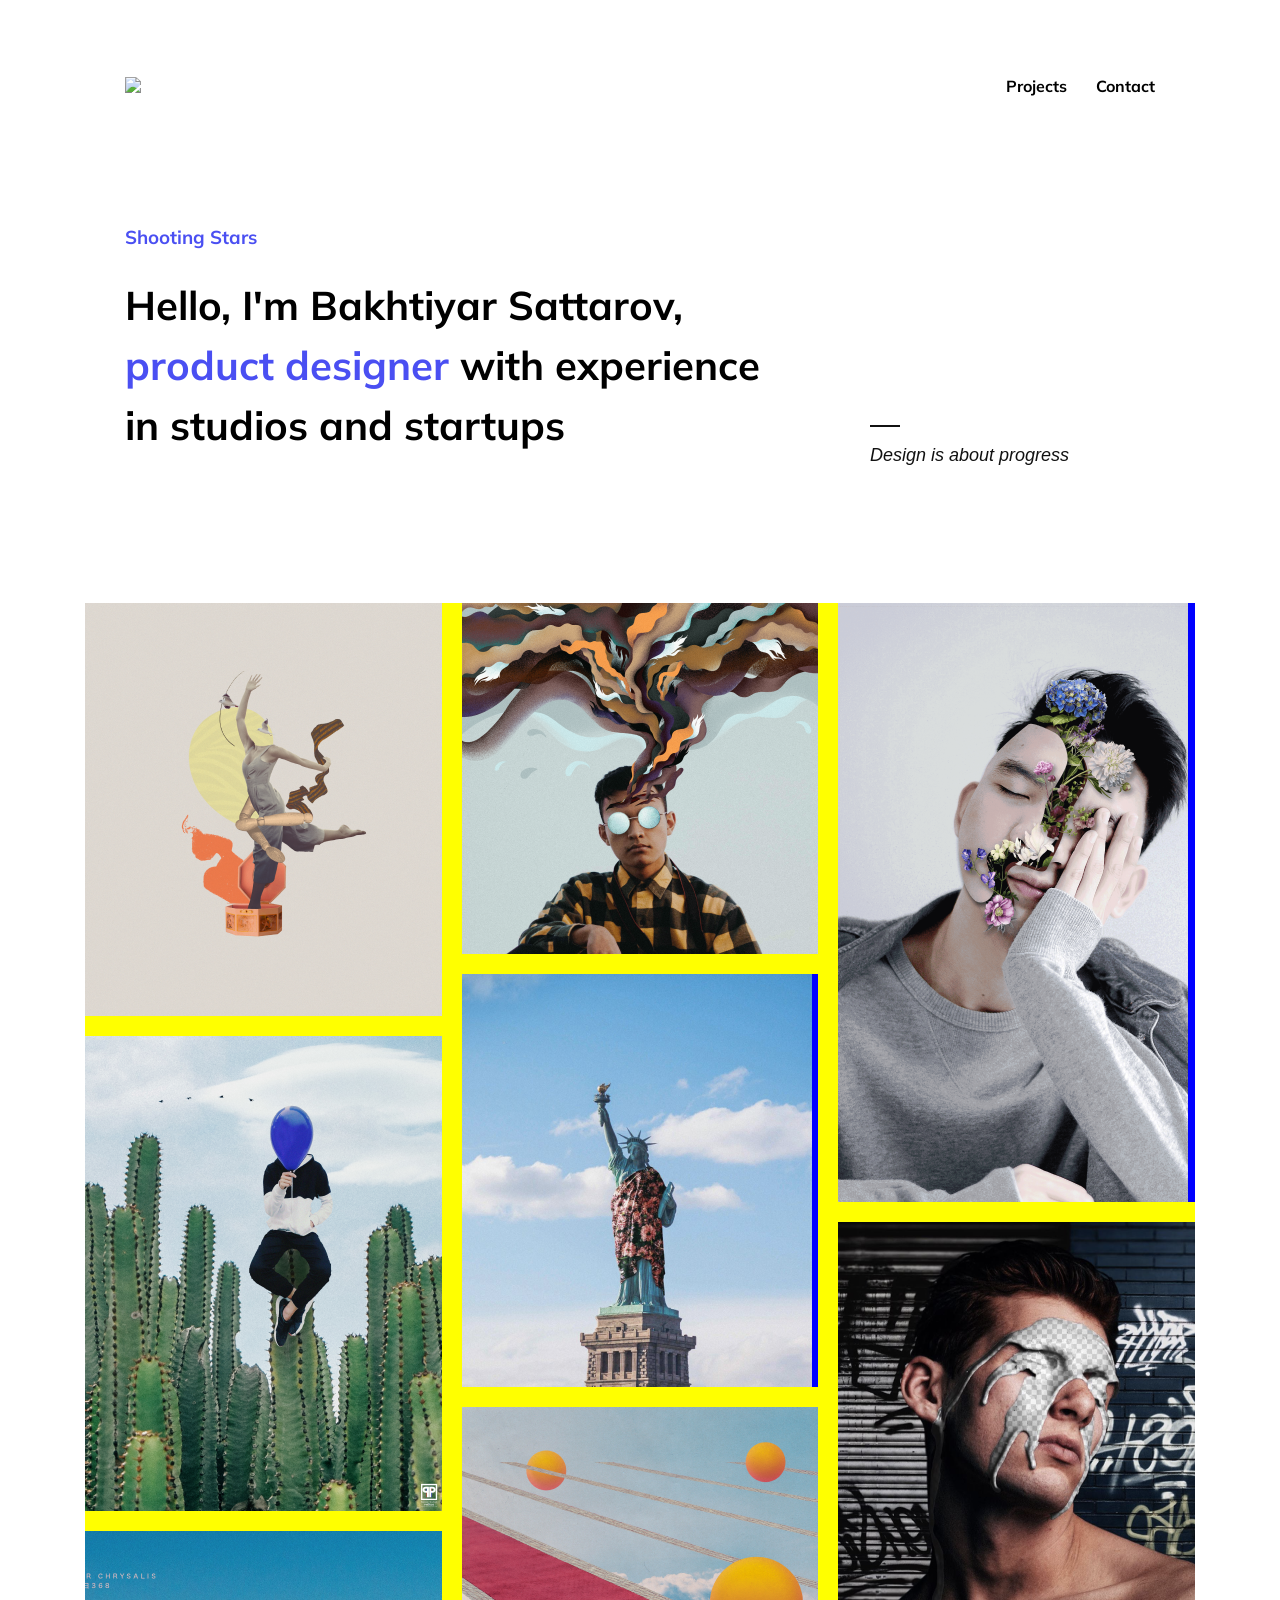
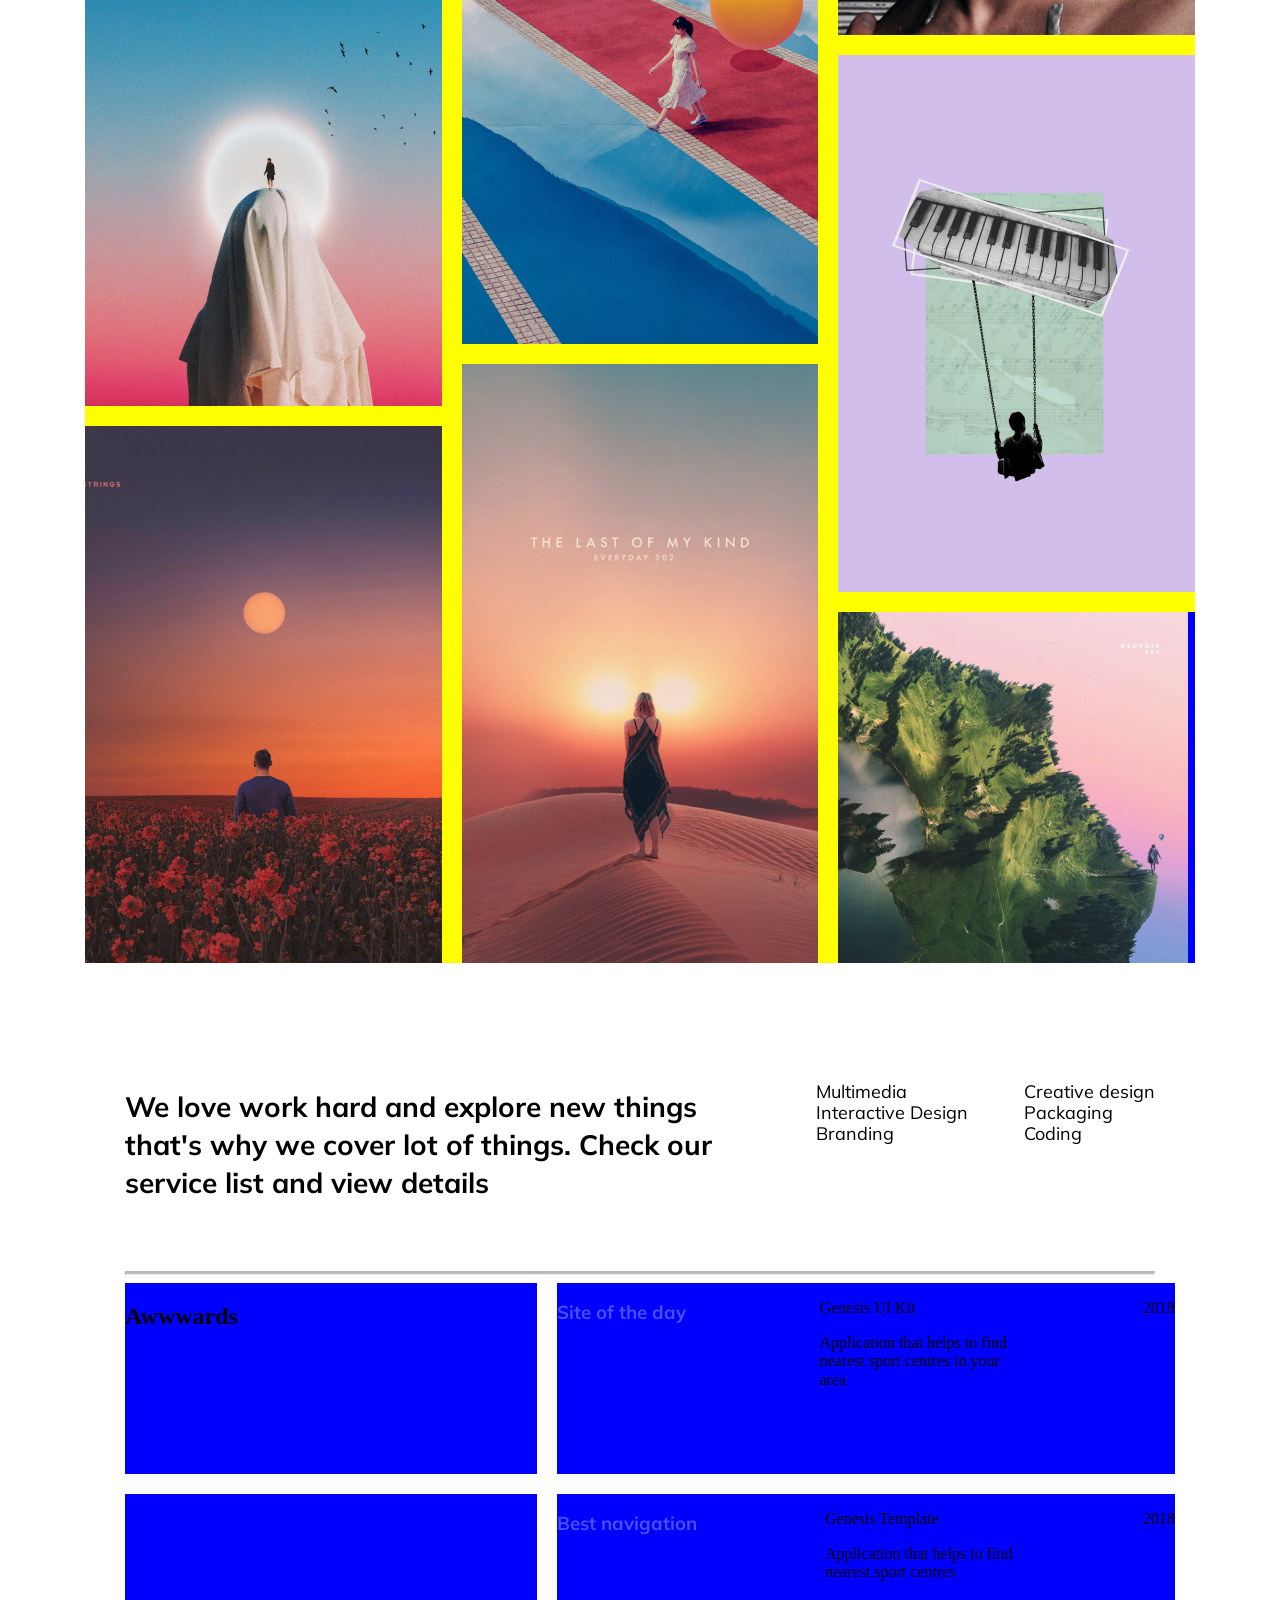
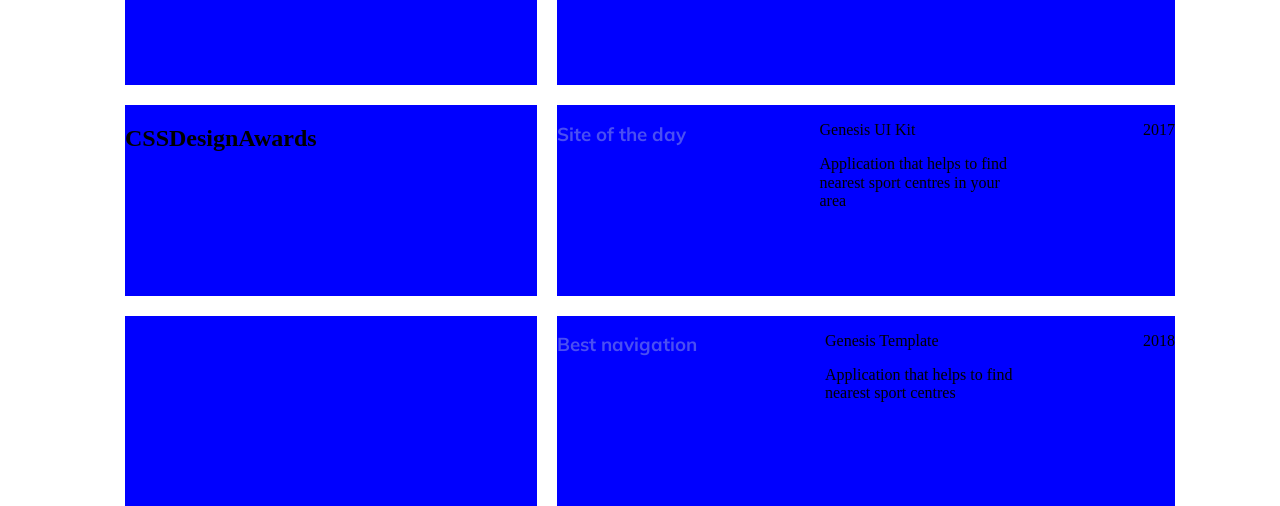
==== commit b75bbc68: "finished skeleton for the awards" ====
--- a/index.html
+++ b/index.html
@@ -88,29 +88,69 @@
 
 
     <div><hr class="solid"></div> <!--it doesn't appear when i put it within awards so i just placed it outside and set awards margin top to 1-->
+    
     <div class="center">
         <div class="awards">
-            <div class="awards__top">
-                <div class="awards__top__left">
-                    <h2>Awwwards</h2>
-                </div>
-                <div class="awards__top__right">
+
+            <div class="element">
+                <h2>Awwwards</h2>
+            </div>
+
+            <div class="element">
+                <div class="c2">
                     <h3>Site of the day</h3>
                     <div class="awards__text">
                         <p>Genesis UI Kit</p>
                         <p>Application that helps to find nearest sport centres in your area</p>
                     </div>
-                    <p class="awards__date">2018</p>
+                    <p class="date">2018</p>
                 </div>
-    
             </div>
 
-            <div class="awards__bottom">
-                <h2>hello</h2>
+            <div class="element"></div>
+
+            <div class="element">
+                <div class="c2">
+                    <h3>Best navigation</h3>
+                    <div class="awards__text">
+                        <p>Genesis Template</p>
+                        <p>Application that helps to find nearest sport centres</p>
+                    </div>
+                    <p class="date">2018</p>
+                </div>
             </div>
+
+
+            <div class="element">
+                <h2>CSSDesignAwards</h2>
+            </div>
+            <div class="element">
+                <div class="c2">
+                    <h3>Site of the day</h3>
+                    <div class="awards__text">
+                        <p>Genesis UI Kit</p>
+                        <p>Application that helps to find nearest sport centres in your area</p>
+                    </div>
+                    <p class="date">2017</p>
+                </div>
+            </div>
+
+            <div class="element"></div>
+            <div class="element">
+                <div class="c2">
+                    <h3>Best navigation</h3>
+                    <div class="awards__text">
+                        <p>Genesis Template</p>
+                        <p>Application that helps to find nearest sport centres</p>
+                    </div>
+                    <p class="date">2018</p>
+                </div>
+            </div>
+        
         </div>
-
     </div>
+    
+    
 
 
 </body>
--- a/styles/style.css
+++ b/styles/style.css
@@ -1 +1 @@
-.header{display:-webkit-box;display:-ms-flexbox;display:flex;-webkit-box-pack:justify;-ms-flex-pack:justify;justify-content:space-between;-webkit-box-align:center;-ms-flex-align:center;align-items:center}.nav__ul{display:-webkit-box;display:-ms-flexbox;display:flex;gap:29px}li{list-style-type:none}body{height:100vh;padding-left:125px;padding-right:125px;padding-top:61px;padding-bottom:47px;-webkit-box-sizing:border-box;box-sizing:border-box}a{font-family:"Mulish",sans-serif;font-optical-sizing:auto;font-weight:bold;font-style:normal}.intro{margin-top:96px;display:-webkit-box;display:-ms-flexbox;display:flex;-webkit-box-pack:justify;-ms-flex-pack:justify;justify-content:space-between}.title{height:251px;width:635px}h3{color:#4A4FF2;font-family:"Mulish",sans-serif;font-optical-sizing:auto;font-weight:bold;font-style:normal}h1{font-family:"Mulish",sans-serif;font-optical-sizing:auto;font-weight:bold;font-style:normal;line-height:60px;height:191px;font-size:40px}.blue{color:#4A4FF2}.quote{-ms-flex-item-align:end;align-self:flex-end;margin-right:73px;width:212px;height:34px;font-size:18px;font-family:"Mulish",sans-serif;font-optical-sizing:auto;font-weight:normal;font-style:italic;color:#111111}.rectangle{height:2px;width:30px;background-color:#111111}.gallery{display:-ms-grid;display:grid;background-color:yellow;margin-top:144px;grid-gap:20px;-ms-grid-columns:1fr 20px 1fr 20px 1fr;grid-template-columns:1fr 1fr 1fr}.gallery__column{display:-webkit-box;display:-ms-flexbox;display:flex;-webkit-box-orient:vertical;-webkit-box-direction:normal;-ms-flex-direction:column;flex-direction:column;gap:20px}.element{background-color:blue}.e1{height:413px}.e2{height:351px}.e3{height:599px}.e4{height:475px}.e5{height:413px}.e6{height:413px}.e7{height:475px}.e8{height:537px}.e9{height:537px}.e10{height:537px}.e11{height:599px}.e12{height:351px}.center{display:-webkit-box;display:-ms-flexbox;display:flex;-webkit-box-pack:center;-ms-flex-pack:center;justify-content:center}.group{display:-webkit-box;display:-ms-flexbox;display:flex;-webkit-box-pack:justify;-ms-flex-pack:justify;justify-content:space-between;margin-top:101px;width:1079px;height:106px}.group__h2{font-family:"Mulish",sans-serif;font-optical-sizing:auto;font-weight:bold;font-style:normal;line-height:38px;font-size:28px;width:635px;height:106px}.group__ul{font-family:"Mulish",sans-serif;font-optical-sizing:auto;font-weight:normal;font-style:normal;font-size:18px}hr.solid{border-top:3px solid #bbb;margin-top:101px}.awards{display:-webkit-box;display:-ms-flexbox;display:flex;margin-top:1px;height:823px;width:1110px;-webkit-box-orient:vertical;-webkit-box-direction:normal;-ms-flex-direction:column;flex-direction:column}.awards__text{width:190px;height:110px;margin-left:155px}.awards__date{margin-left:121px}.awards__top{display:-webkit-box;display:-ms-flexbox;display:flex;height:50%;-webkit-box-pack:justify;-ms-flex-pack:justify;justify-content:space-between}.awards__top__right{display:-webkit-box;display:-ms-flexbox;display:flex;-webkit-box-pack:center;-ms-flex-pack:center;justify-content:center}.awards__bottom{display:-webkit-box;display:-ms-flexbox;display:flex;height:50%}+.header{display:-webkit-box;display:-ms-flexbox;display:flex;-webkit-box-pack:justify;-ms-flex-pack:justify;justify-content:space-between;-webkit-box-align:center;-ms-flex-align:center;align-items:center}.nav__ul{display:-webkit-box;display:-ms-flexbox;display:flex;gap:29px}li{list-style-type:none}body{height:100vh;padding-left:125px;padding-right:125px;padding-top:61px;padding-bottom:47px;-webkit-box-sizing:border-box;box-sizing:border-box}a{font-family:"Mulish",sans-serif;font-optical-sizing:auto;font-weight:bold;font-style:normal}.intro{margin-top:96px;display:-webkit-box;display:-ms-flexbox;display:flex;-webkit-box-pack:justify;-ms-flex-pack:justify;justify-content:space-between}.title{height:251px;width:635px}h3{color:#4A4FF2;font-family:"Mulish",sans-serif;font-optical-sizing:auto;font-weight:bold;font-style:normal}h1{font-family:"Mulish",sans-serif;font-optical-sizing:auto;font-weight:bold;font-style:normal;line-height:60px;height:191px;font-size:40px}.blue{color:#4A4FF2}.quote{-ms-flex-item-align:end;align-self:flex-end;margin-right:73px;width:212px;height:34px;font-size:18px;font-family:"Mulish",sans-serif;font-optical-sizing:auto;font-weight:normal;font-style:italic;color:#111111}.rectangle{height:2px;width:30px;background-color:#111111}.gallery{display:-ms-grid;display:grid;background-color:yellow;margin-top:144px;grid-gap:20px;-ms-grid-columns:1fr 20px 1fr 20px 1fr;grid-template-columns:1fr 1fr 1fr}.gallery__column{display:-webkit-box;display:-ms-flexbox;display:flex;-webkit-box-orient:vertical;-webkit-box-direction:normal;-ms-flex-direction:column;flex-direction:column;gap:20px}.element{background-color:blue}.e1{height:413px}.e2{height:351px}.e3{height:599px}.e4{height:475px}.e5{height:413px}.e6{height:413px}.e7{height:475px}.e8{height:537px}.e9{height:537px}.e10{height:537px}.e11{height:599px}.e12{height:351px}.center{display:-webkit-box;display:-ms-flexbox;display:flex;-webkit-box-pack:center;-ms-flex-pack:center;justify-content:center}.group{display:-webkit-box;display:-ms-flexbox;display:flex;-webkit-box-pack:justify;-ms-flex-pack:justify;justify-content:space-between;margin-top:101px;width:1079px;height:106px}.group__h2{font-family:"Mulish",sans-serif;font-optical-sizing:auto;font-weight:bold;font-style:normal;line-height:38px;font-size:28px;width:635px;height:106px}.group__ul{font-family:"Mulish",sans-serif;font-optical-sizing:auto;font-weight:normal;font-style:normal;font-size:18px}hr.solid{border-top:3px solid #bbb;margin-top:101px}.awards{display:-ms-grid;display:grid;height:823px;width:1110px;-ms-grid-columns:40% 20px 60%;grid-template-columns:40% 60%;-ms-grid-rows:1fr 20px 1fr 20px 1fr 20px 1fr;grid-template-rows:1fr 1fr 1fr 1fr;grid-gap:20px}.awards>:first-child{-ms-grid-row:1;-ms-grid-column:1}.awards>:nth-child(2){-ms-grid-row:1;-ms-grid-column:3}.awards>:nth-child(3){-ms-grid-row:3;-ms-grid-column:1}.awards>:nth-child(4){-ms-grid-row:3;-ms-grid-column:3}.awards>:nth-child(5){-ms-grid-row:5;-ms-grid-column:1}.awards>:nth-child(6){-ms-grid-row:5;-ms-grid-column:3}.awards>:nth-child(7){-ms-grid-row:7;-ms-grid-column:1}.awards>:nth-child(8){-ms-grid-row:7;-ms-grid-column:3}.awards__text{width:190px;height:110px}.c2{display:-webkit-box;display:-ms-flexbox;display:flex;-webkit-box-pack:justify;-ms-flex-pack:justify;justify-content:space-between}
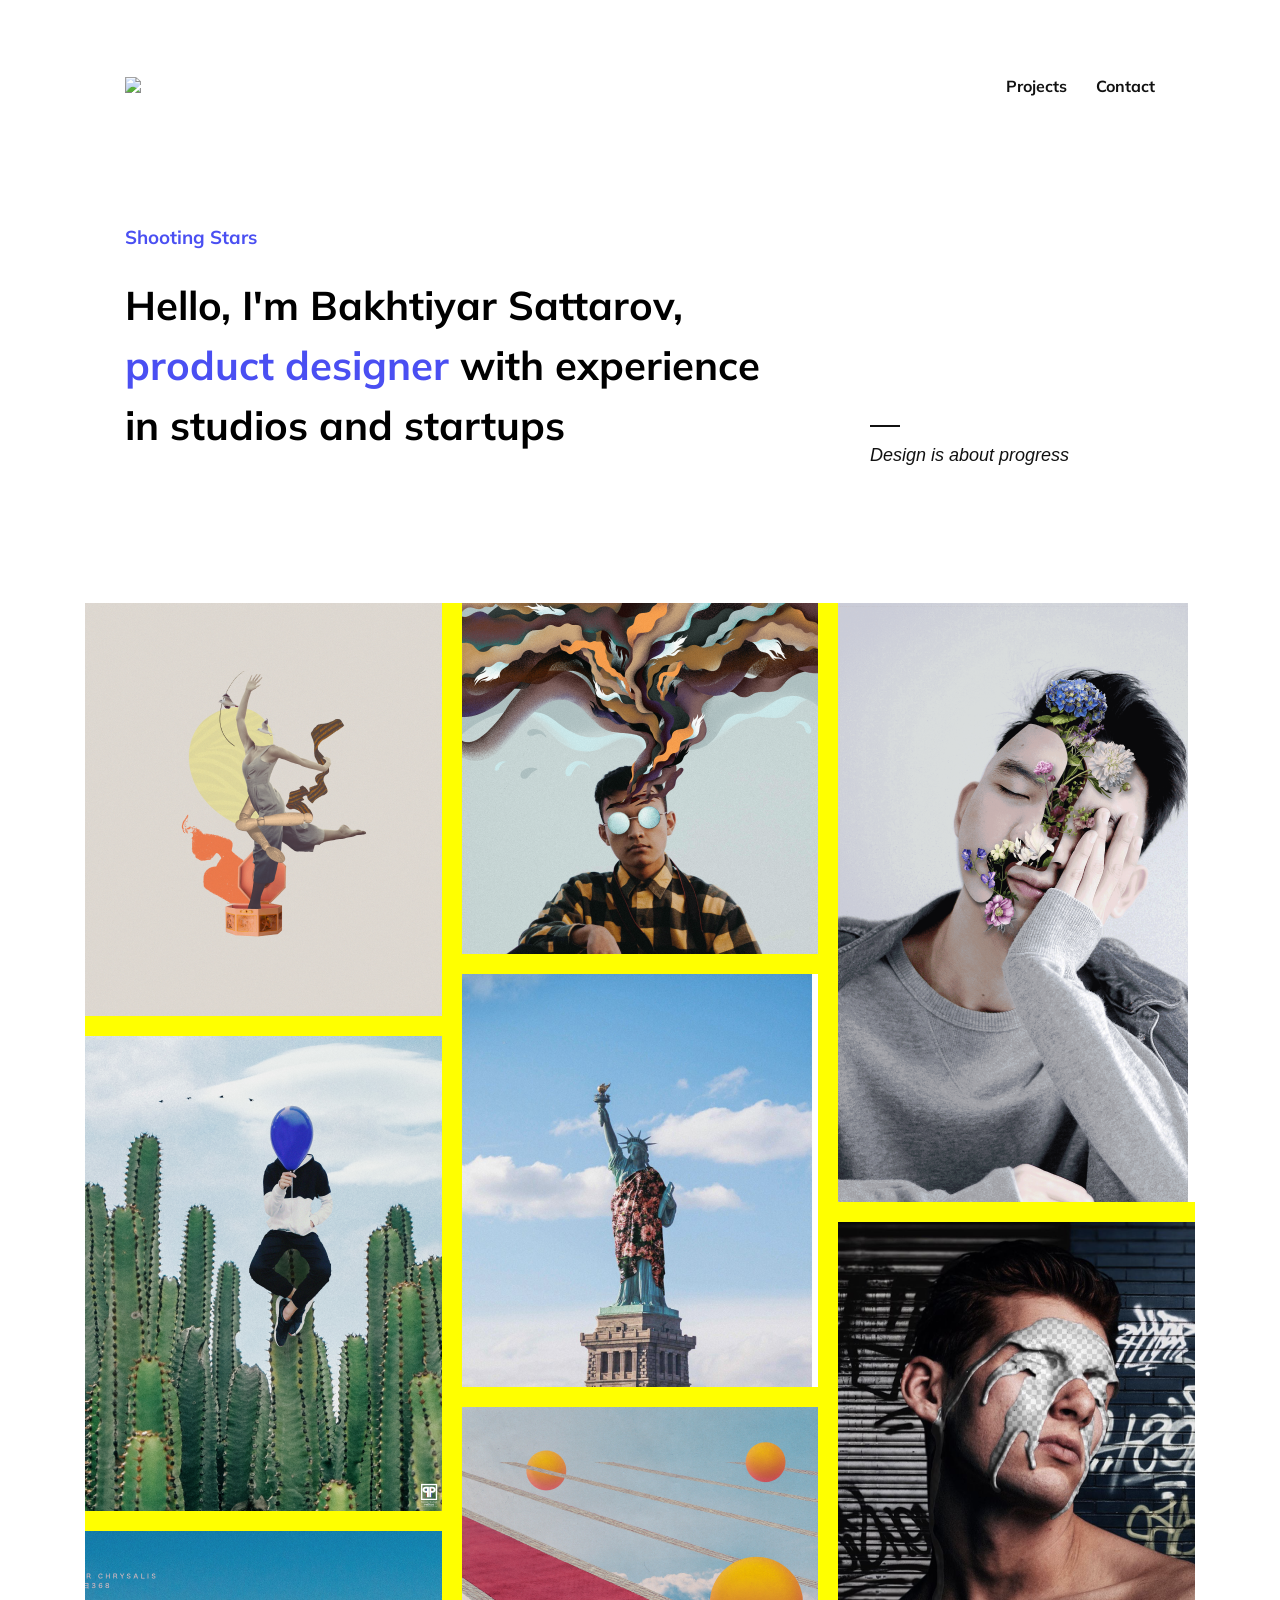
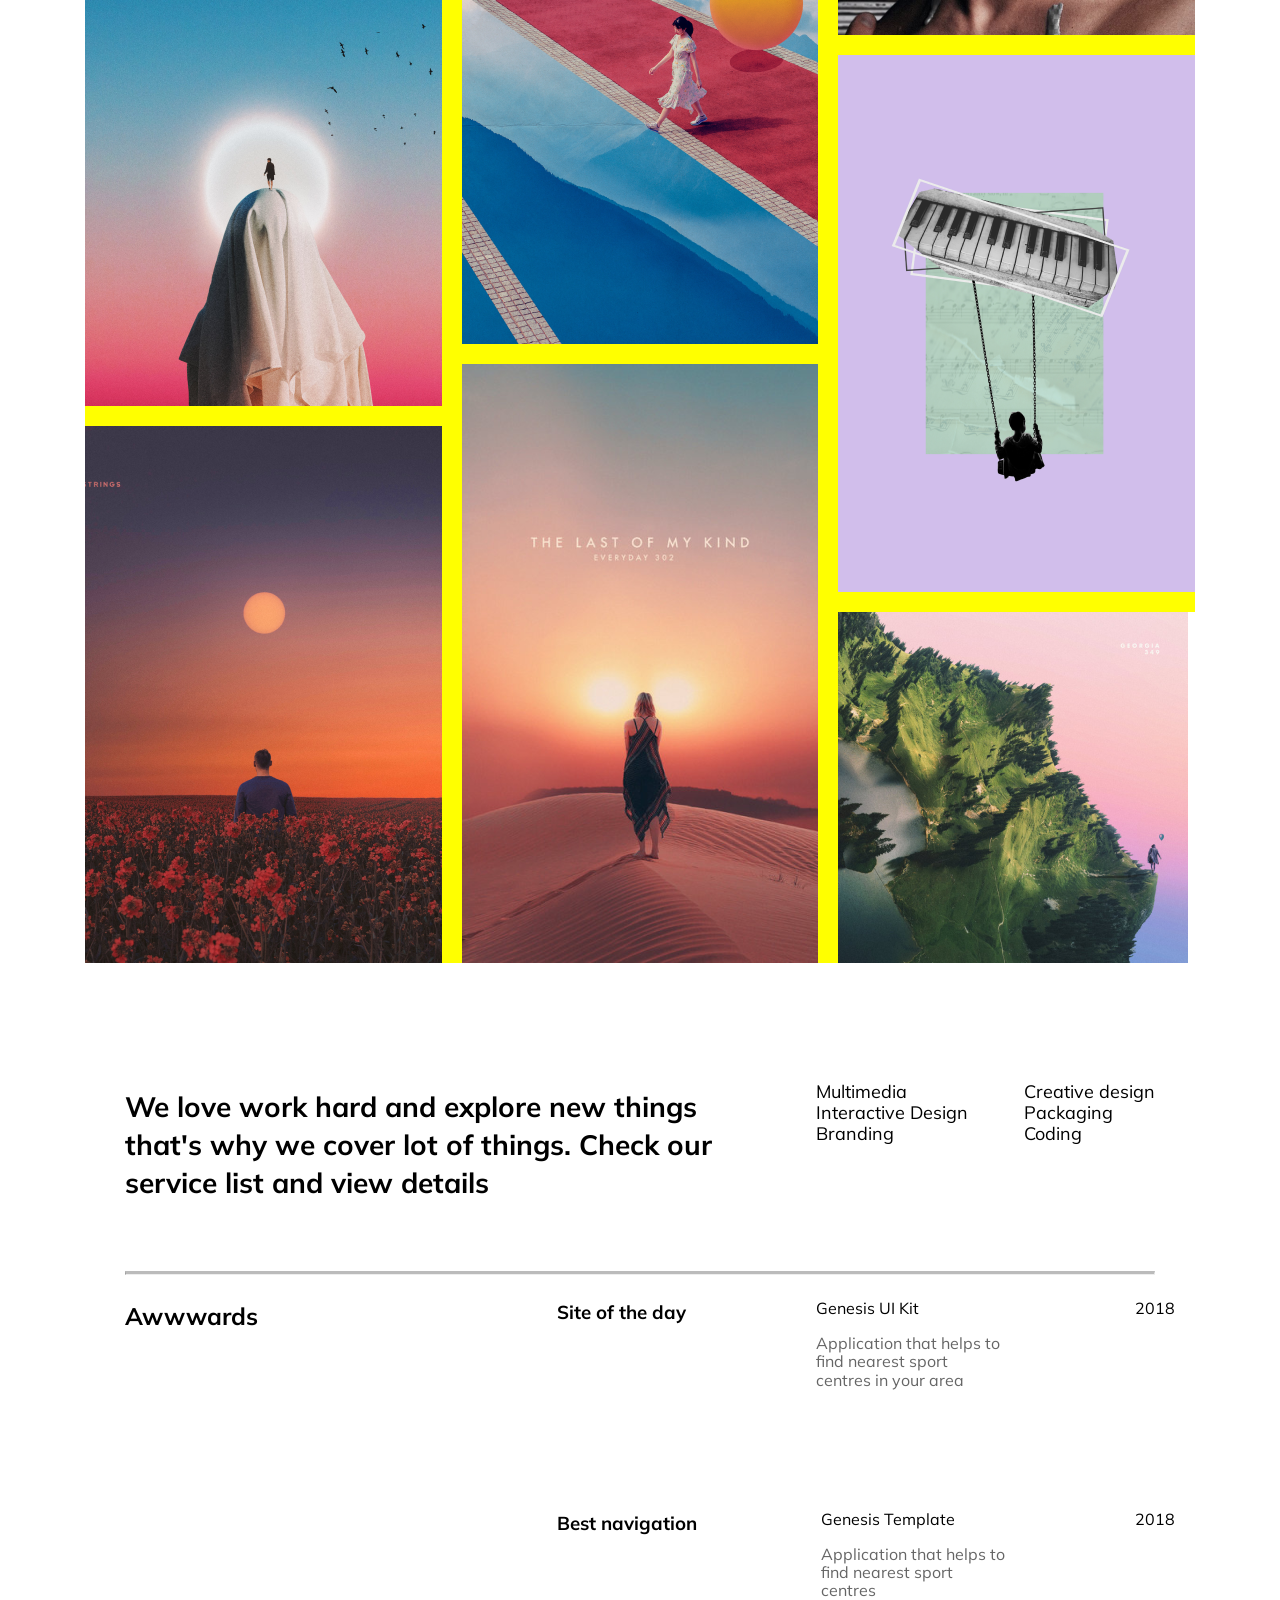
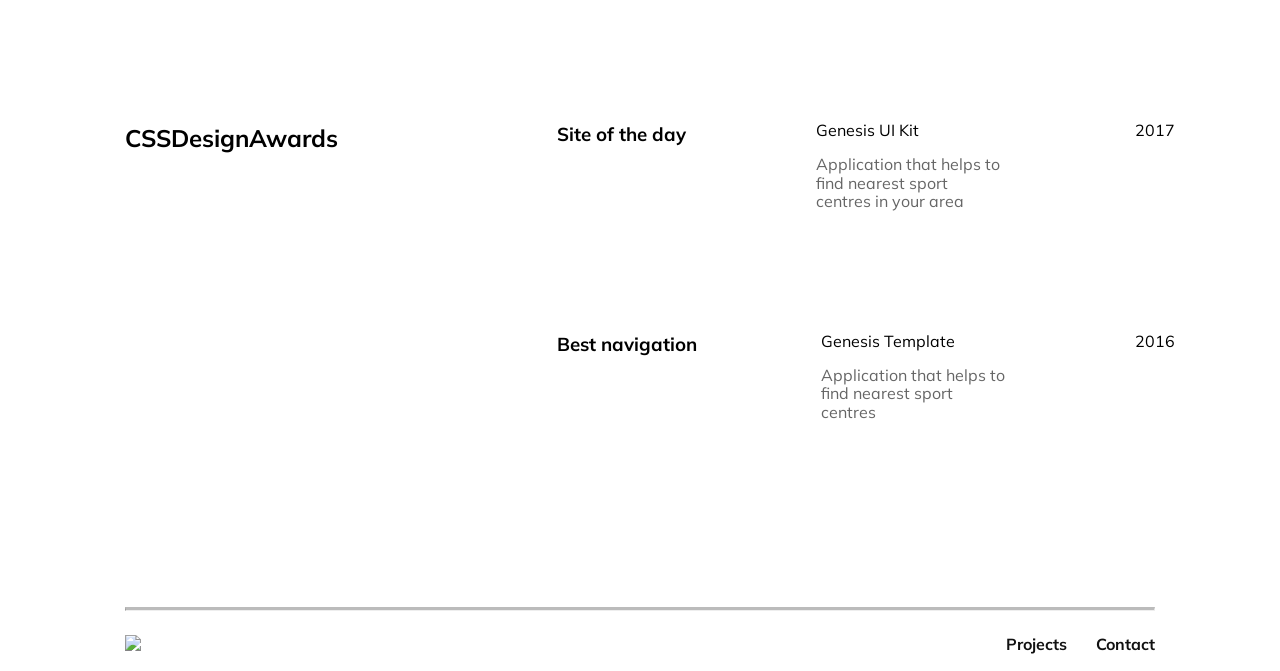
==== commit 1854d5db: "checkpoint" ====
--- a/index.html
+++ b/index.html
@@ -15,12 +15,12 @@
 <body>
     <header>
         <div class="header">
-            <div class="headerLeft genesis"><img src="images/logo.svg"></div>
-            <div class="headerRight">
+            <div><img src="images/logo.svg"></div>
+            <div>
                 <nav>
                     <ul class="nav__ul">
-                        <li><a>Projects</a></li>
-                        <li><a>Contact</a></li>
+                        <li><a href="pages/projects.html">Projects</a></li>
+                        <li><a href="pages/contact.html">Contact</a></li>
                     </ul>
                 </nav>
             </div>
@@ -30,7 +30,7 @@
     
     <div class="intro">
         <div class="title">
-            <h3> Shooting Stars</h3>
+            <h3 class="blue"> Shooting Stars</h3>
             <h1>Hello, I'm Bakhtiyar Sattarov, <span class="blue">product designer</span> with experience in studios and startups</h1>
         </div>
 
@@ -93,15 +93,15 @@
         <div class="awards">
 
             <div class="element">
-                <h2>Awwwards</h2>
+                <h2 class="awards__h2">Awwwards</h2>
             </div>
 
             <div class="element">
                 <div class="c2">
-                    <h3>Site of the day</h3>
+                    <h3 class="awards__h3">Site of the day</h3>
                     <div class="awards__text">
                         <p>Genesis UI Kit</p>
-                        <p>Application that helps to find nearest sport centres in your area</p>
+                        <p class="awards__text--bottom">Application that helps to find nearest sport centres in your area</p>
                     </div>
                     <p class="date">2018</p>
                 </div>
@@ -111,25 +111,24 @@
 
             <div class="element">
                 <div class="c2">
-                    <h3>Best navigation</h3>
+                    <h3 class="awards__h3">Best navigation</h3>
                     <div class="awards__text">
                         <p>Genesis Template</p>
-                        <p>Application that helps to find nearest sport centres</p>
+                        <p class="awards__text--bottom">Application that helps to find nearest sport centres</p>
                     </div>
                     <p class="date">2018</p>
                 </div>
             </div>
 
-
             <div class="element">
-                <h2>CSSDesignAwards</h2>
+                <h2 class="awards__h2">CSSDesignAwards</h2>
             </div>
             <div class="element">
                 <div class="c2">
-                    <h3>Site of the day</h3>
+                    <h3 class="awards__h3">Site of the day</h3>
                     <div class="awards__text">
                         <p>Genesis UI Kit</p>
-                        <p>Application that helps to find nearest sport centres in your area</p>
+                        <p class="awards__text--bottom">Application that helps to find nearest sport centres in your area</p>
                     </div>
                     <p class="date">2017</p>
                 </div>
@@ -138,20 +137,31 @@
             <div class="element"></div>
             <div class="element">
                 <div class="c2">
-                    <h3>Best navigation</h3>
+                    <h3 class="awards__h3">Best navigation</h3>
                     <div class="awards__text">
                         <p>Genesis Template</p>
-                        <p>Application that helps to find nearest sport centres</p>
+                        <p class="awards__text--bottom">Application that helps to find nearest sport centres</p>
                     </div>
-                    <p class="date">2018</p>
+                    <p class="date">2016</p>
                 </div>
             </div>
-        
         </div>
     </div>
-    
-    
 
+    <div><hr class="solid"></div>
 
+    <footer>
+        <div class="footer">
+            <div><img src="images/logo.svg"></div>
+            <div>
+                <nav>
+                    <ul class="nav__ul">
+                        <li><a href="pages/projects.html">Projects</a></li>
+                        <li><a href="pages/contact.html">Contact</a></li>
+                    </ul>
+                </nav>
+            </div>
+        </div>
+    </footer>
 </body>
 </html>
--- a/styles/style.css
+++ b/styles/style.css
@@ -1 +1 @@
-.header{display:-webkit-box;display:-ms-flexbox;display:flex;-webkit-box-pack:justify;-ms-flex-pack:justify;justify-content:space-between;-webkit-box-align:center;-ms-flex-align:center;align-items:center}.nav__ul{display:-webkit-box;display:-ms-flexbox;display:flex;gap:29px}li{list-style-type:none}body{height:100vh;padding-left:125px;padding-right:125px;padding-top:61px;padding-bottom:47px;-webkit-box-sizing:border-box;box-sizing:border-box}a{font-family:"Mulish",sans-serif;font-optical-sizing:auto;font-weight:bold;font-style:normal}.intro{margin-top:96px;display:-webkit-box;display:-ms-flexbox;display:flex;-webkit-box-pack:justify;-ms-flex-pack:justify;justify-content:space-between}.title{height:251px;width:635px}h3{color:#4A4FF2;font-family:"Mulish",sans-serif;font-optical-sizing:auto;font-weight:bold;font-style:normal}h1{font-family:"Mulish",sans-serif;font-optical-sizing:auto;font-weight:bold;font-style:normal;line-height:60px;height:191px;font-size:40px}.blue{color:#4A4FF2}.quote{-ms-flex-item-align:end;align-self:flex-end;margin-right:73px;width:212px;height:34px;font-size:18px;font-family:"Mulish",sans-serif;font-optical-sizing:auto;font-weight:normal;font-style:italic;color:#111111}.rectangle{height:2px;width:30px;background-color:#111111}.gallery{display:-ms-grid;display:grid;background-color:yellow;margin-top:144px;grid-gap:20px;-ms-grid-columns:1fr 20px 1fr 20px 1fr;grid-template-columns:1fr 1fr 1fr}.gallery__column{display:-webkit-box;display:-ms-flexbox;display:flex;-webkit-box-orient:vertical;-webkit-box-direction:normal;-ms-flex-direction:column;flex-direction:column;gap:20px}.element{background-color:blue}.e1{height:413px}.e2{height:351px}.e3{height:599px}.e4{height:475px}.e5{height:413px}.e6{height:413px}.e7{height:475px}.e8{height:537px}.e9{height:537px}.e10{height:537px}.e11{height:599px}.e12{height:351px}.center{display:-webkit-box;display:-ms-flexbox;display:flex;-webkit-box-pack:center;-ms-flex-pack:center;justify-content:center}.group{display:-webkit-box;display:-ms-flexbox;display:flex;-webkit-box-pack:justify;-ms-flex-pack:justify;justify-content:space-between;margin-top:101px;width:1079px;height:106px}.group__h2{font-family:"Mulish",sans-serif;font-optical-sizing:auto;font-weight:bold;font-style:normal;line-height:38px;font-size:28px;width:635px;height:106px}.group__ul{font-family:"Mulish",sans-serif;font-optical-sizing:auto;font-weight:normal;font-style:normal;font-size:18px}hr.solid{border-top:3px solid #bbb;margin-top:101px}.awards{display:-ms-grid;display:grid;height:823px;width:1110px;-ms-grid-columns:40% 20px 60%;grid-template-columns:40% 60%;-ms-grid-rows:1fr 20px 1fr 20px 1fr 20px 1fr;grid-template-rows:1fr 1fr 1fr 1fr;grid-gap:20px}.awards>:first-child{-ms-grid-row:1;-ms-grid-column:1}.awards>:nth-child(2){-ms-grid-row:1;-ms-grid-column:3}.awards>:nth-child(3){-ms-grid-row:3;-ms-grid-column:1}.awards>:nth-child(4){-ms-grid-row:3;-ms-grid-column:3}.awards>:nth-child(5){-ms-grid-row:5;-ms-grid-column:1}.awards>:nth-child(6){-ms-grid-row:5;-ms-grid-column:3}.awards>:nth-child(7){-ms-grid-row:7;-ms-grid-column:1}.awards>:nth-child(8){-ms-grid-row:7;-ms-grid-column:3}.awards__text{width:190px;height:110px}.c2{display:-webkit-box;display:-ms-flexbox;display:flex;-webkit-box-pack:justify;-ms-flex-pack:justify;justify-content:space-between}+.footer,.header{display:-webkit-box;display:-ms-flexbox;display:flex;-webkit-box-pack:justify;-ms-flex-pack:justify;justify-content:space-between;-webkit-box-align:center;-ms-flex-align:center;align-items:center}.nav__ul{display:-webkit-box;display:-ms-flexbox;display:flex;gap:29px}li{list-style-type:none}body{height:100vh;padding-left:125px;padding-right:125px;padding-top:61px;padding-bottom:47px;-webkit-box-sizing:border-box;box-sizing:border-box}a{font-family:"Mulish",sans-serif;font-optical-sizing:auto;font-weight:bold;font-style:normal;color:#111111;text-decoration:none}.intro{margin-top:96px;display:-webkit-box;display:-ms-flexbox;display:flex;-webkit-box-pack:justify;-ms-flex-pack:justify;justify-content:space-between}.title{height:251px;width:635px}h3{font-family:"Mulish",sans-serif;font-optical-sizing:auto;font-weight:bold;font-style:normal}h1{font-family:"Mulish",sans-serif;font-optical-sizing:auto;font-weight:bold;font-style:normal;line-height:60px;height:191px;font-size:40px}.blue{color:#4A4FF2}.quote{-ms-flex-item-align:end;align-self:flex-end;margin-right:73px;width:212px;height:34px;font-size:18px;font-family:"Mulish",sans-serif;font-optical-sizing:auto;font-weight:normal;font-style:italic;color:#111111}.rectangle{height:2px;width:30px;background-color:#111111}.gallery{display:-ms-grid;display:grid;background-color:yellow;margin-top:144px;grid-gap:20px;-ms-grid-columns:1fr 20px 1fr 20px 1fr;grid-template-columns:1fr 1fr 1fr}.gallery__column{display:-webkit-box;display:-ms-flexbox;display:flex;-webkit-box-orient:vertical;-webkit-box-direction:normal;-ms-flex-direction:column;flex-direction:column;gap:20px}.element{background-color:white}.e1{height:413px}.e2{height:351px}.e3{height:599px}.e4{height:475px}.e5{height:413px}.e6{height:413px}.e7{height:475px}.e8{height:537px}.e9{height:537px}.e10{height:537px}.e11{height:599px}.e12{height:351px}.center{display:-webkit-box;display:-ms-flexbox;display:flex;-webkit-box-pack:center;-ms-flex-pack:center;justify-content:center}.group{display:-webkit-box;display:-ms-flexbox;display:flex;-webkit-box-pack:justify;-ms-flex-pack:justify;justify-content:space-between;margin-top:101px;width:1079px;height:106px}.group__h2{font-family:"Mulish",sans-serif;font-optical-sizing:auto;font-weight:bold;font-style:normal;line-height:38px;font-size:28px;width:635px;height:106px}.group__ul{font-family:"Mulish",sans-serif;font-optical-sizing:auto;font-weight:normal;font-style:normal;font-size:18px}hr.solid{border-top:3px solid #bbb;margin-top:101px}.awards{display:-ms-grid;display:grid;height:823px;width:1110px;-ms-grid-columns:40% 20px 60%;grid-template-columns:40% 60%;-ms-grid-rows:1fr 20px 1fr 20px 1fr 20px 1fr;grid-template-rows:1fr 1fr 1fr 1fr;grid-gap:20px}.awards>:first-child{-ms-grid-row:1;-ms-grid-column:1}.awards>:nth-child(2){-ms-grid-row:1;-ms-grid-column:3}.awards>:nth-child(3){-ms-grid-row:3;-ms-grid-column:1}.awards>:nth-child(4){-ms-grid-row:3;-ms-grid-column:3}.awards>:nth-child(5){-ms-grid-row:5;-ms-grid-column:1}.awards>:nth-child(6){-ms-grid-row:5;-ms-grid-column:3}.awards>:nth-child(7){-ms-grid-row:7;-ms-grid-column:1}.awards>:nth-child(8){-ms-grid-row:7;-ms-grid-column:3}.awards__text{width:190px;height:110px;font-family:"Mulish",sans-serif;font-optical-sizing:auto;font-weight:normal;font-style:normal}.awards__text--bottom{opacity:60%}.awards__h2{font-family:"Mulish",sans-serif;font-optical-sizing:auto;font-weight:bold;font-style:normal}.c2{display:-webkit-box;display:-ms-flexbox;display:flex;-webkit-box-pack:justify;-ms-flex-pack:justify;justify-content:space-between}.date{font-family:"Mulish",sans-serif;font-optical-sizing:auto;font-weight:normal;font-style:normal}
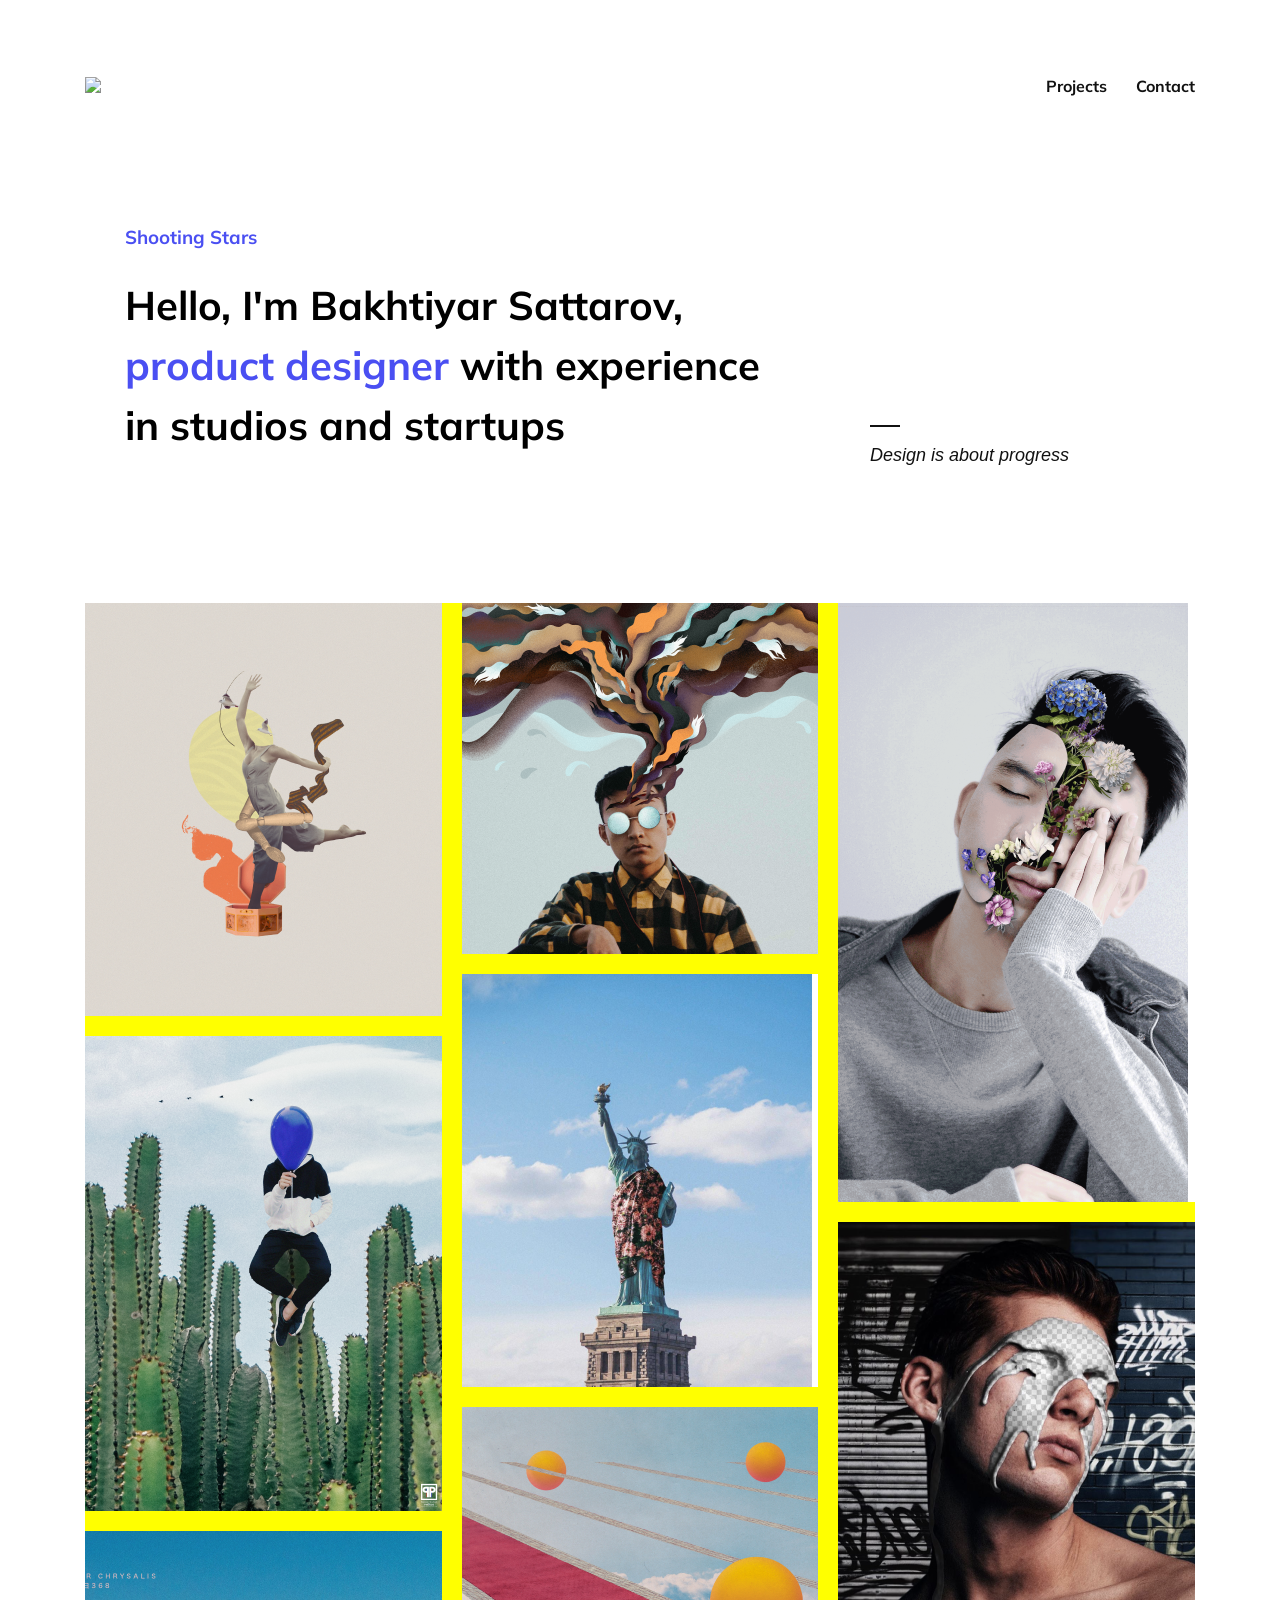
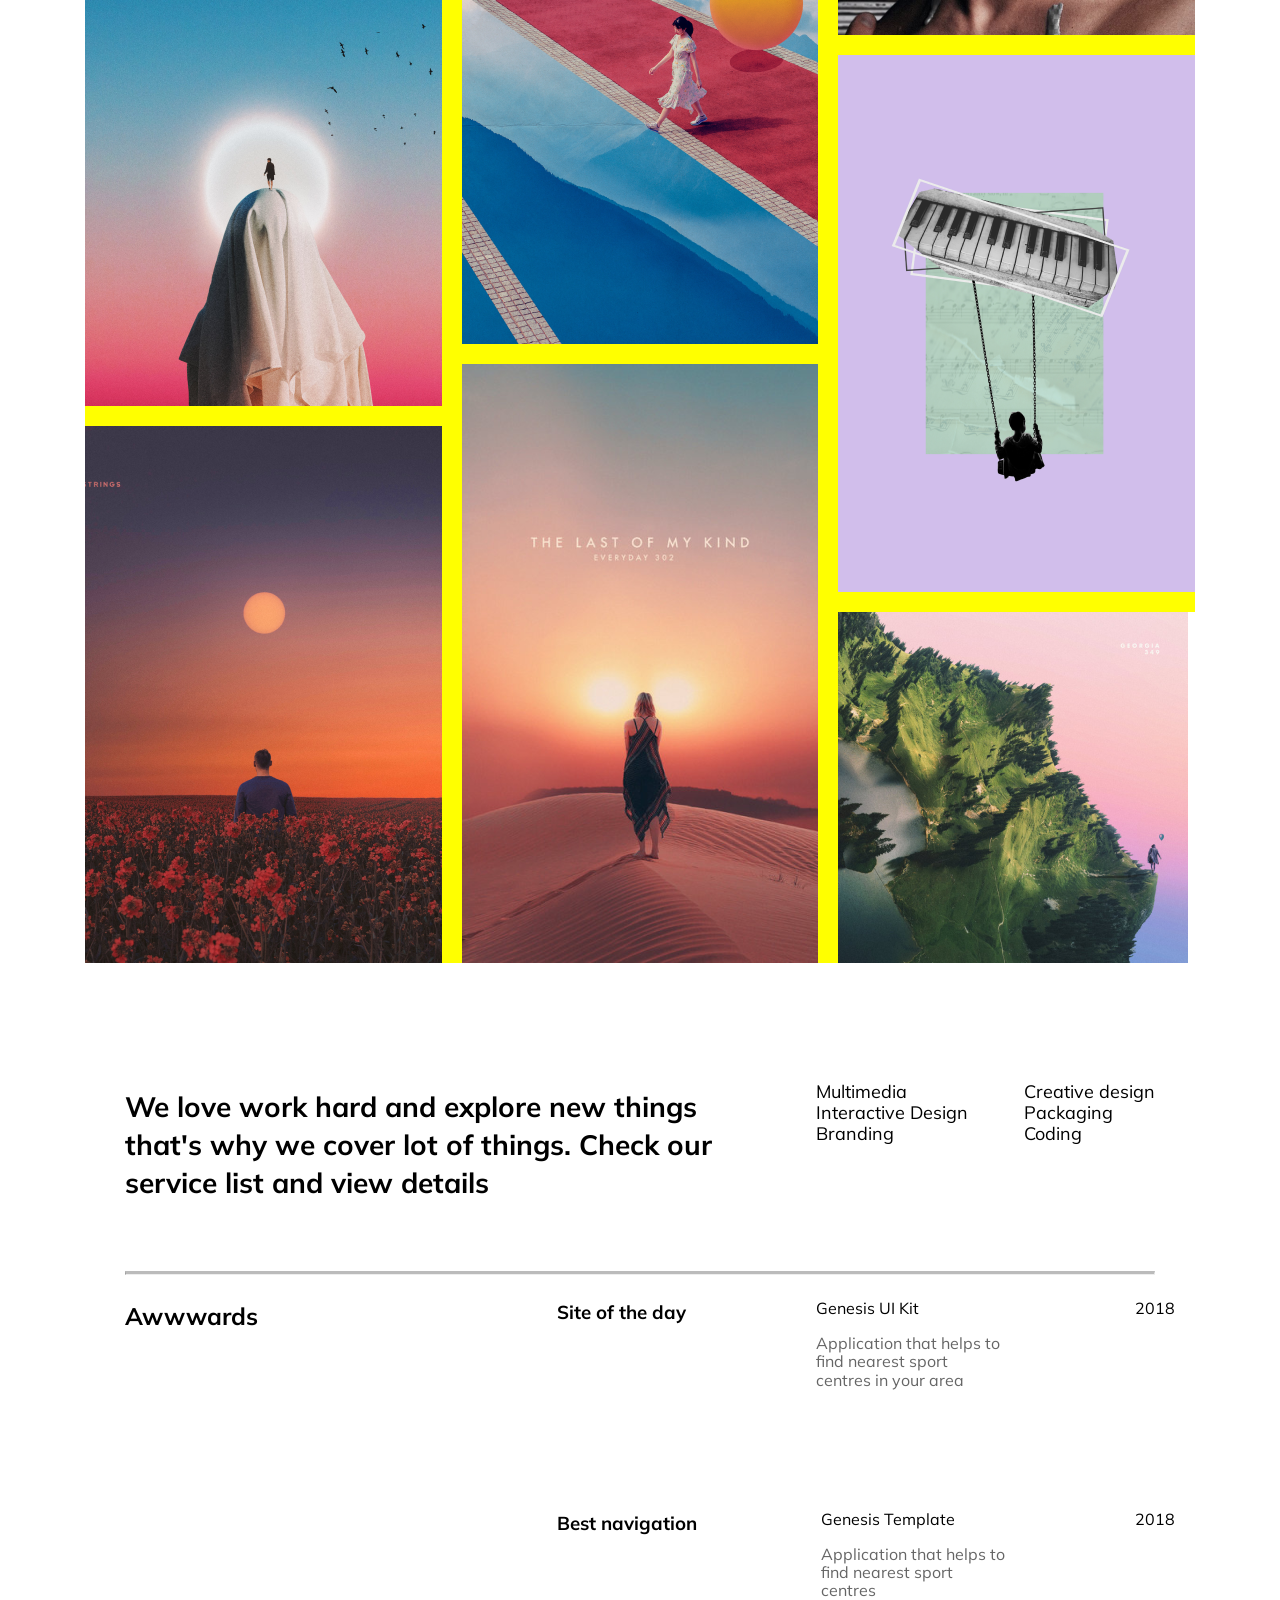
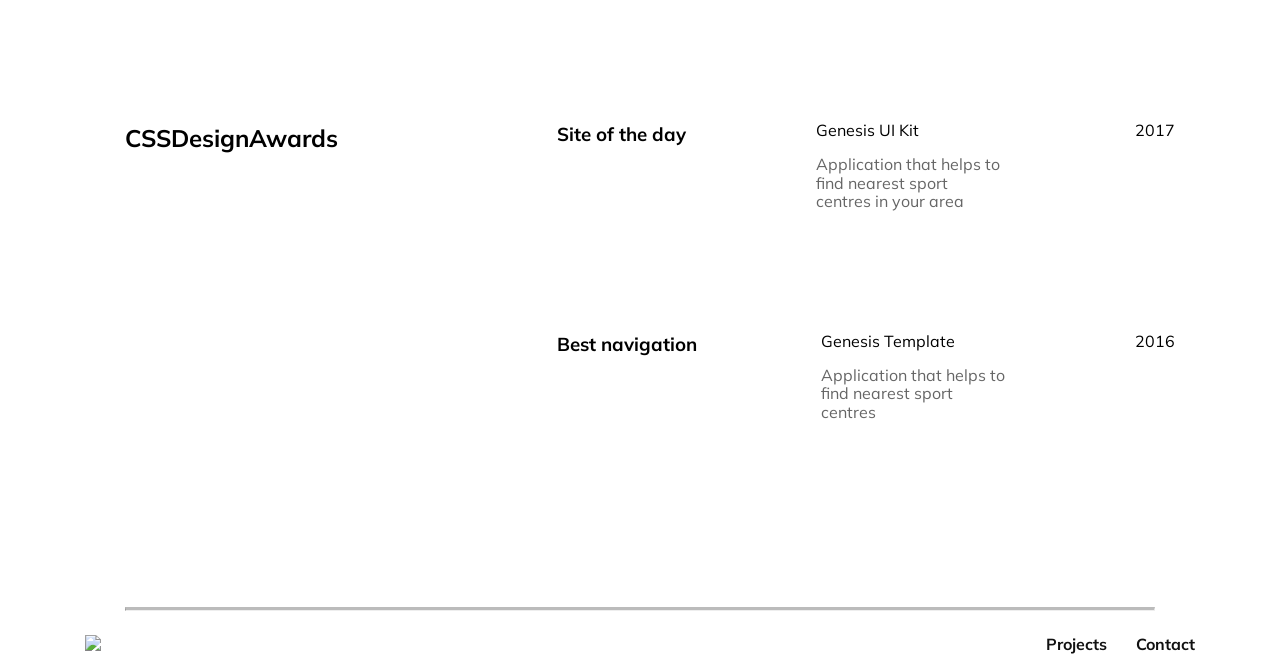
==== commit 6d7dd961: "finished assignment" ====
--- a/index.html
+++ b/index.html
@@ -13,33 +13,36 @@
     <link href="https://fonts.googleapis.com/css2?family=Inter:ital,opsz,wght@0,14..32,100..900;1,14..32,100..900&family=Mulish:ital,wght@0,200..1000;1,200..1000&family=Slackey&display=swap" rel="stylesheet">
 </head>
 <body>
-    <header>
-        <div class="header">
-            <div><img src="images/logo.svg"></div>
-            <div>
-                <nav>
-                    <ul class="nav__ul">
-                        <li><a href="pages/projects.html">Projects</a></li>
-                        <li><a href="pages/contact.html">Contact</a></li>
-                    </ul>
-                </nav>
+    <div class="center">
+        <header>
+            <div class="header">
+                <div><img src="images/logo.svg"></div>
+                <div>
+                    <nav>
+                        <ul class="nav__ul">
+                            <li><a href="pages/projects.html">Projects</a></li>
+                            <li><a href="pages/contact.html">Contact</a></li>
+                        </ul>
+                    </nav>
+                </div>
             </div>
+        </header>
+    </div>
+
+    <div class="center">
+        <div class="intro">
+            <div class="title">
+                <h3 class="blue"> Shooting Stars</h3>
+                <h1>Hello, I'm Bakhtiyar Sattarov, <span class="blue">product designer</span> with experience in studios and startups</h1>
+            </div>
+
+            <div class="quote"> 
+                <div class="rectangle"></div>
+                <p>Design is about progress</p> 
+            
+            </div>
+
         </div>
-    </header>
-
-    
-    <div class="intro">
-        <div class="title">
-            <h3 class="blue"> Shooting Stars</h3>
-            <h1>Hello, I'm Bakhtiyar Sattarov, <span class="blue">product designer</span> with experience in studios and startups</h1>
-        </div>
-
-        <div class="quote"> 
-            <div class="rectangle"></div>
-            <p>Design is about progress</p> 
-        
-        </div>
-
     </div>
     <div class="center">
         <div class="gallery">
@@ -150,18 +153,20 @@
 
     <div><hr class="solid"></div>
 
-    <footer>
-        <div class="footer">
-            <div><img src="images/logo.svg"></div>
-            <div>
-                <nav>
-                    <ul class="nav__ul">
-                        <li><a href="pages/projects.html">Projects</a></li>
-                        <li><a href="pages/contact.html">Contact</a></li>
-                    </ul>
-                </nav>
+    <div class="center">
+        <footer>
+            <div class="footer">
+                <div><img src="images/logo.svg"></div>
+                <div>
+                    <nav>
+                        <ul class="nav__ul">
+                            <li><a href="pages/projects.html">Projects</a></li>
+                            <li><a href="pages/contact.html">Contact</a></li>
+                        </ul>
+                    </nav>
+                </div>
             </div>
-        </div>
-    </footer>
+        </footer>
+    </div>
 </body>
 </html>
--- a/styles/style.css
+++ b/styles/style.css
@@ -1 +1 @@
-.footer,.header{display:-webkit-box;display:-ms-flexbox;display:flex;-webkit-box-pack:justify;-ms-flex-pack:justify;justify-content:space-between;-webkit-box-align:center;-ms-flex-align:center;align-items:center}.nav__ul{display:-webkit-box;display:-ms-flexbox;display:flex;gap:29px}li{list-style-type:none}body{height:100vh;padding-left:125px;padding-right:125px;padding-top:61px;padding-bottom:47px;-webkit-box-sizing:border-box;box-sizing:border-box}a{font-family:"Mulish",sans-serif;font-optical-sizing:auto;font-weight:bold;font-style:normal;color:#111111;text-decoration:none}.intro{margin-top:96px;display:-webkit-box;display:-ms-flexbox;display:flex;-webkit-box-pack:justify;-ms-flex-pack:justify;justify-content:space-between}.title{height:251px;width:635px}h3{font-family:"Mulish",sans-serif;font-optical-sizing:auto;font-weight:bold;font-style:normal}h1{font-family:"Mulish",sans-serif;font-optical-sizing:auto;font-weight:bold;font-style:normal;line-height:60px;height:191px;font-size:40px}.blue{color:#4A4FF2}.quote{-ms-flex-item-align:end;align-self:flex-end;margin-right:73px;width:212px;height:34px;font-size:18px;font-family:"Mulish",sans-serif;font-optical-sizing:auto;font-weight:normal;font-style:italic;color:#111111}.rectangle{height:2px;width:30px;background-color:#111111}.gallery{display:-ms-grid;display:grid;background-color:yellow;margin-top:144px;grid-gap:20px;-ms-grid-columns:1fr 20px 1fr 20px 1fr;grid-template-columns:1fr 1fr 1fr}.gallery__column{display:-webkit-box;display:-ms-flexbox;display:flex;-webkit-box-orient:vertical;-webkit-box-direction:normal;-ms-flex-direction:column;flex-direction:column;gap:20px}.element{background-color:white}.e1{height:413px}.e2{height:351px}.e3{height:599px}.e4{height:475px}.e5{height:413px}.e6{height:413px}.e7{height:475px}.e8{height:537px}.e9{height:537px}.e10{height:537px}.e11{height:599px}.e12{height:351px}.center{display:-webkit-box;display:-ms-flexbox;display:flex;-webkit-box-pack:center;-ms-flex-pack:center;justify-content:center}.group{display:-webkit-box;display:-ms-flexbox;display:flex;-webkit-box-pack:justify;-ms-flex-pack:justify;justify-content:space-between;margin-top:101px;width:1079px;height:106px}.group__h2{font-family:"Mulish",sans-serif;font-optical-sizing:auto;font-weight:bold;font-style:normal;line-height:38px;font-size:28px;width:635px;height:106px}.group__ul{font-family:"Mulish",sans-serif;font-optical-sizing:auto;font-weight:normal;font-style:normal;font-size:18px}hr.solid{border-top:3px solid #bbb;margin-top:101px}.awards{display:-ms-grid;display:grid;height:823px;width:1110px;-ms-grid-columns:40% 20px 60%;grid-template-columns:40% 60%;-ms-grid-rows:1fr 20px 1fr 20px 1fr 20px 1fr;grid-template-rows:1fr 1fr 1fr 1fr;grid-gap:20px}.awards>:first-child{-ms-grid-row:1;-ms-grid-column:1}.awards>:nth-child(2){-ms-grid-row:1;-ms-grid-column:3}.awards>:nth-child(3){-ms-grid-row:3;-ms-grid-column:1}.awards>:nth-child(4){-ms-grid-row:3;-ms-grid-column:3}.awards>:nth-child(5){-ms-grid-row:5;-ms-grid-column:1}.awards>:nth-child(6){-ms-grid-row:5;-ms-grid-column:3}.awards>:nth-child(7){-ms-grid-row:7;-ms-grid-column:1}.awards>:nth-child(8){-ms-grid-row:7;-ms-grid-column:3}.awards__text{width:190px;height:110px;font-family:"Mulish",sans-serif;font-optical-sizing:auto;font-weight:normal;font-style:normal}.awards__text--bottom{opacity:60%}.awards__h2{font-family:"Mulish",sans-serif;font-optical-sizing:auto;font-weight:bold;font-style:normal}.c2{display:-webkit-box;display:-ms-flexbox;display:flex;-webkit-box-pack:justify;-ms-flex-pack:justify;justify-content:space-between}.date{font-family:"Mulish",sans-serif;font-optical-sizing:auto;font-weight:normal;font-style:normal}+.footer,.header{display:-webkit-box;display:-ms-flexbox;display:flex;-webkit-box-pack:justify;-ms-flex-pack:justify;justify-content:space-between;-webkit-box-align:center;-ms-flex-align:center;align-items:center;width:1110px}.nav__ul{display:-webkit-box;display:-ms-flexbox;display:flex;gap:29px}li{list-style-type:none}body{height:100vh;padding-left:125px;padding-right:125px;padding-top:61px;padding-bottom:47px;-webkit-box-sizing:border-box;box-sizing:border-box}a{font-family:"Mulish",sans-serif;font-optical-sizing:auto;font-weight:bold;font-style:normal;color:#111111;text-decoration:none}.intro{margin-top:96px;display:-webkit-box;display:-ms-flexbox;display:flex;-webkit-box-pack:justify;-ms-flex-pack:justify;justify-content:space-between;width:1110px}.title{height:251px;width:635px}h3{font-family:"Mulish",sans-serif;font-optical-sizing:auto;font-weight:bold;font-style:normal}h1{font-family:"Mulish",sans-serif;font-optical-sizing:auto;font-weight:bold;font-style:normal;line-height:60px;height:191px;font-size:40px}.blue{color:#4A4FF2}.quote{-ms-flex-item-align:end;align-self:flex-end;margin-right:73px;width:212px;height:34px;font-size:18px;font-family:"Mulish",sans-serif;font-optical-sizing:auto;font-weight:normal;font-style:italic;color:#111111}.rectangle{height:2px;width:30px;background-color:#111111}.gallery{display:-ms-grid;display:grid;background-color:yellow;margin-top:144px;grid-gap:20px;-ms-grid-columns:1fr 20px 1fr 20px 1fr;grid-template-columns:1fr 1fr 1fr}.gallery__column{display:-webkit-box;display:-ms-flexbox;display:flex;-webkit-box-orient:vertical;-webkit-box-direction:normal;-ms-flex-direction:column;flex-direction:column;gap:20px}.element{background-color:white}.e1{height:413px}.e2{height:351px}.e3{height:599px}.e4{height:475px}.e5{height:413px}.e6{height:413px}.e7{height:475px}.e8{height:537px}.e9{height:537px}.e10{height:537px}.e11{height:599px}.e12{height:351px}.center{display:-webkit-box;display:-ms-flexbox;display:flex;-webkit-box-pack:center;-ms-flex-pack:center;justify-content:center}.group{display:-webkit-box;display:-ms-flexbox;display:flex;-webkit-box-pack:justify;-ms-flex-pack:justify;justify-content:space-between;margin-top:101px;width:1079px;height:106px}.group__h2{font-family:"Mulish",sans-serif;font-optical-sizing:auto;font-weight:bold;font-style:normal;line-height:38px;font-size:28px;width:635px;height:106px}.group__ul{font-family:"Mulish",sans-serif;font-optical-sizing:auto;font-weight:normal;font-style:normal;font-size:18px}hr.solid{border-top:3px solid #bbb;margin-top:101px}.awards{display:-ms-grid;display:grid;height:823px;width:1110px;-ms-grid-columns:40% 20px 60%;grid-template-columns:40% 60%;-ms-grid-rows:1fr 20px 1fr 20px 1fr 20px 1fr;grid-template-rows:1fr 1fr 1fr 1fr;grid-gap:20px}.awards>:first-child{-ms-grid-row:1;-ms-grid-column:1}.awards>:nth-child(2){-ms-grid-row:1;-ms-grid-column:3}.awards>:nth-child(3){-ms-grid-row:3;-ms-grid-column:1}.awards>:nth-child(4){-ms-grid-row:3;-ms-grid-column:3}.awards>:nth-child(5){-ms-grid-row:5;-ms-grid-column:1}.awards>:nth-child(6){-ms-grid-row:5;-ms-grid-column:3}.awards>:nth-child(7){-ms-grid-row:7;-ms-grid-column:1}.awards>:nth-child(8){-ms-grid-row:7;-ms-grid-column:3}.awards__text{width:190px;height:110px;font-family:"Mulish",sans-serif;font-optical-sizing:auto;font-weight:normal;font-style:normal}.awards__text--bottom{opacity:60%}.awards__h2{font-family:"Mulish",sans-serif;font-optical-sizing:auto;font-weight:bold;font-style:normal}.c2{display:-webkit-box;display:-ms-flexbox;display:flex;-webkit-box-pack:justify;-ms-flex-pack:justify;justify-content:space-between}.date{font-family:"Mulish",sans-serif;font-optical-sizing:auto;font-weight:normal;font-style:normal}a:hover{background-color:#4CAF50;color:white}
